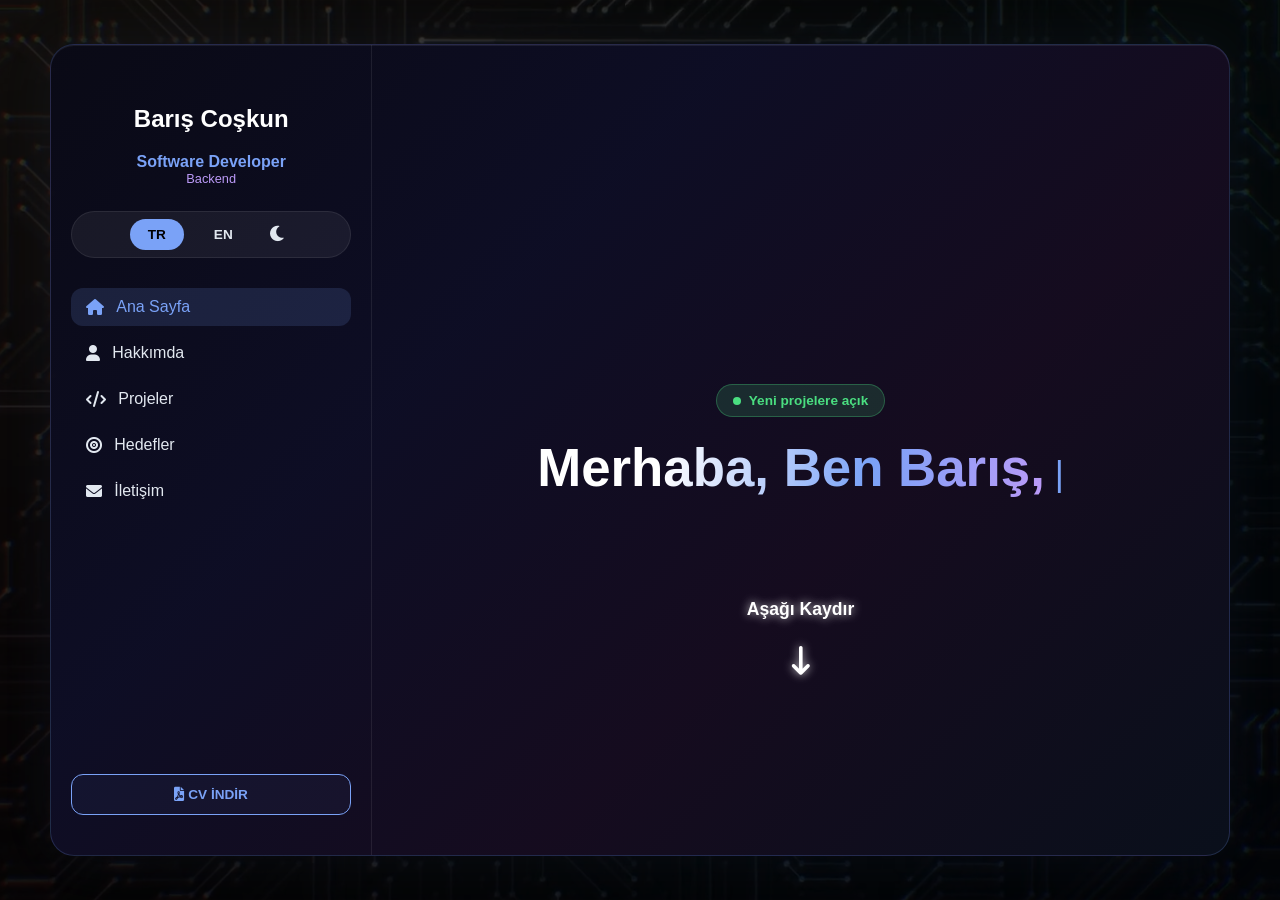
==== index.html @ 793bc461 "feat: aydınlık/karanlık tema geçişi ve localStorage desteği eklendi" ====
<!doctype html>
<html lang="tr">
  <head>
    <meta charset="UTF-8" />
    <meta name="viewport" content="width=device-width, initial-scale=1.0" />
    <title>Barış Coşkun | Software Developer</title>
    <link
      rel="icon"
      type="image/png"
      href="https://img.icons8.com/color/48/source-code.png"
    />
    <link rel="stylesheet" href="style.css" />
    <link
      rel="stylesheet"
      href="https://cdnjs.cloudflare.com/ajax/libs/font-awesome/6.0.0/css/all.min.css"
    />
  </head>
  <body>
    <video
      autoplay
      muted
      loop
      playsinline
      poster="assets/poster.jpg"
      id="bg-video"
    >
      <source src="assets/Background.mp4" type="video/mp4" />
    </video>

    <div class="main-container">
      <nav class="sidebar">
        <div class="profile-header">
          <h2>Barış Coşkun</h2>
          <span class="role-main">Software Developer</span>
          <span class="role-sub">Backend</span>
        </div>

        <div class="lang-switcher">
          <a href="index.html" class="lang-btn active">TR</a>
          <a href="en.html" class="lang-btn">EN</a>
          <button id="theme-toggle" class="theme-btn" title="Temayı Değiştir">
            <i class="fa-solid fa-moon"></i>
          </button>
        </div>

        <ul class="nav-links">
          <li>
            <a href="#hero" class="active"
              ><i class="fa-solid fa-house"></i> Ana Sayfa</a
            >
          </li>
          <li>
            <a href="#hakkimda"><i class="fa-solid fa-user"></i> Hakkımda</a>
          </li>
          <li>
            <a href="#projeler"><i class="fa-solid fa-code"></i> Projeler</a>
          </li>
          <li>
            <a href="#hedefler"
              ><i class="fa-solid fa-bullseye"></i> Hedefler</a
            >
          </li>
          <li>
            <a href="#iletisim"
              ><i class="fa-solid fa-envelope"></i> İletişim</a
            >
          </li>
        </ul>

        <div class="cv-section">
          <a href="assets/BARIŞ_COŞKUN_CV_TR.pdf" target="_blank" class="cv-btn"
            ><i class="fa-solid fa-file-pdf"></i> CV İNDİR</a
          >
        </div>
      </nav>

      <main class="content-area">
        <section id="hero" class="page-section center-flex">
          <div class="status-badge">
            <span class="dot"></span> Yeni projelere açık
          </div>
          <div class="typing-box">
            <h1 id="typing-text"></h1>
            <span class="cursor">|</span>
          </div>
          <a
            href="assets/BARIŞ_COŞKUN_CV_TR.pdf"
            target="_blank"
            class="cv-btn mobile-cv-btn"
            ><i class="fa-solid fa-file-pdf"></i> CV İNDİR</a
          >

          <a href="#hakkimda" class="scroll-indicator">
            <p>Aşağı Kaydır</p>
            <i class="fa-solid fa-arrow-down-long"></i>
          </a>
        </section>

        <section id="hakkimda" class="page-section">
          <h1 class="section-title">Hakkımda</h1>
          <div class="about-grid">
            <div class="about-main">
              <img
                src="assets/IMG.jpg"
                alt="Barış Coşkun"
                class="main-avatar"
              />
              <p>
                <strong>24 yaşında</strong> bir yazılım geliştiricisi olarak,
                kendimi her zaman geliştirmeye ve yeniliklere adapte olmaya
                programladım. Sadece kod yazmakla kalmıyor; verimli,
                sürdürülebilir ve çözüm odaklı sistemler inşa etme tutkusuyla
                hareket ediyorum.
              </p>
            </div>
            <div class="about-features">
              <div class="feature-item">
                <i class="fa-solid fa-bolt"></i>
                <div>
                  <h3>Öğrenme Azmi</h3>
                  <p>
                    Teknolojinin hızına yetişmek için her gün yeni bir şeyler
                    öğrenmeyi hayatımın merkezine koyuyorum.
                  </p>
                </div>
              </div>
              <div class="feature-item">
                <i class="fa-solid fa-gears"></i>
                <div>
                  <h3>Teknik Yaklaşım</h3>
                  <p>
                    .NET ekosisteminde uzmanlaşırken, Clean Code ve N-Tier
                    mimari prensiplerini her projeme titizlikle uyguluyorum.
                  </p>
                </div>
              </div>
              <div class="feature-item">
                <i class="fa-solid fa-brain"></i>
                <div>
                  <h3>Problem Çözme</h3>
                  <p>
                    Karmaşık backend problemlerini analiz edip en performanslı
                    çözümü üretmek en büyük motivasyon kaynağım.
                  </p>
                </div>
              </div>
            </div>
          </div>
        </section>

        <section id="projeler" class="page-section">
          <h1 class="section-title">Yetenekler & Projeler</h1>
          <p class="section-slogan">
            Kullandığım teknolojiler ve ürettiğim sistemler.
          </p>

          <div class="tech-grid">
            <div class="tech-badge">
              <i class="fa-brands fa-microsoft" style="color: #7aa2f7"></i
              ><span>C# / .NET</span><span class="tech-level high">İleri</span>
            </div>
            <div class="tech-badge">
              <i class="fa-solid fa-server" style="color: #bb9af7"></i
              ><span>ASP.NET Core</span
              ><span class="tech-level high">İleri</span>
            </div>
            <div class="tech-badge">
              <i class="fa-solid fa-database" style="color: #7aa2f7"></i
              ><span>SQL Server</span><span class="tech-level mid">Orta</span>
            </div>
            <div class="tech-badge">
              <i class="fa-solid fa-layer-group" style="color: #bb9af7"></i
              ><span>Entity Framework</span
              ><span class="tech-level mid">Orta</span>
            </div>
            <div class="tech-badge">
              <i class="fa-solid fa-key" style="color: #4ade80"></i
              ><span>JWT / Auth</span><span class="tech-level high">İleri</span>
            </div>
            <div class="tech-badge">
              <i class="fa-brands fa-github" style="color: #e2e8f0"></i
              ><span>Git / GitHub</span><span class="tech-level mid">Orta</span>
            </div>
            <div class="tech-badge">
              <i class="fa-solid fa-circle-nodes" style="color: #7aa2f7"></i
              ><span>REST API</span><span class="tech-level high">İleri</span>
            </div>
            <div class="tech-badge">
              <i class="fa-solid fa-vial" style="color: #ff9e64"></i
              ><span>Postman</span><span class="tech-level mid">Orta</span>
            </div>
            <div class="tech-badge">
              <i class="fa-brands fa-html5" style="color: #e06c75"></i
              ><span>HTML / CSS</span><span class="tech-level mid">Orta</span>
            </div>
            <div class="tech-badge">
              <i class="fa-brands fa-js" style="color: #e5c07b"></i
              ><span>JavaScript</span><span class="tech-level mid">Orta</span>
            </div>
          </div>

          <h2 class="projects-sub-title">
            <i class="fa-solid fa-code"></i> Projelerim
          </h2>
          <div class="projects-grid">
            <div class="p-card">
              <div class="p-header">
                <h3>RecipeShare</h3>
                <span class="p-tag">.NET 8</span>
              </div>
              <p>Web API tabanlı modern lezzet paylaşım platformu.</p>
              <button class="detail-btn" onclick="openModal('modal-recipe')">
                Detayları Gör
              </button>
            </div>
            <div class="p-card">
              <div class="p-header">
                <h3>FrejSnack</h3>
                <span class="p-tag">ASP.NET Core</span>
              </div>
              <p>Restoran yönetim sistemi ve akıllı raporlama modülü.</p>
              <button class="detail-btn" onclick="openModal('modal-frej')">
                Detayları Gör
              </button>
            </div>
          </div>
          <div class="section-footer">
            <a
              href="https://github.com/bariscoskunl"
              target="_blank"
              class="pill-btn"
              ><i class="fa-brands fa-github"></i> Tüm Projeleri Gör</a
            >
          </div>
        </section>

        <section id="hedefler" class="page-section">
          <h1 class="section-title">Gelecek Hedeflerim</h1>
          <div class="goals-grid">
            <div class="goal-card">
              <i class="fa-solid fa-code-merge"></i>
              <h3>Teknik Derinlik</h3>
              <p>
                .NET uzmanlığımı <b>React</b> ile birleştirerek Full-Stack
                yetkinliğimi en üst seviyeye taşımak.
              </p>
            </div>
            <div class="goal-card">
              <i class="fa-solid fa-server"></i>
              <h3>Mimari & DevOps</h3>
              <p>
                <b>Docker</b> ve <b>Azure</b> üzerinde uzmanlaşarak bulut
                tabanlı mikroservislere hakim olmak.
              </p>
            </div>
            <div class="goal-card">
              <i class="fa-solid fa-microchip"></i>
              <h3>Yapay Zeka (AI)</h3>
              <p>
                Geliştirme süreçlerime <b>AI araçlarını</b> entegre edip yapay
                zeka destekli çözümler üretmek.
              </p>
            </div>
            <div class="goal-card">
              <i class="fa-solid fa-pen-nib"></i>
              <h3>İçerik Üretimi</h3>
              <p>
                Yıl sonuna kadar Medium'da <b>10 teknik makale</b> yayınlamak ve
                GitHub'a <b>10 tam proje</b> eklemek.
              </p>
            </div>
          </div>
        </section>

        <section id="iletisim" class="page-section center-flex">
          <h1 class="section-title">Benimle İletişime Geçin</h1>
          <p class="contact-sub">
            Yeni projeler, iş fırsatları veya sadece teknoloji üzerine sohbet
            etmek için mesaj atabilirsiniz.
          </p>

          <div class="contact-primary">
            <a href="mailto:bariscoskun441@gmail.com" class="main-contact-btn">
              <i class="fa-solid fa-paper-plane"></i> Mail Gönder
            </a>
          </div>

          <div class="contact-socials">
            <p>Sosyal Medyada Takip Edin</p>
            <div class="social-links">
              <a
                href="https://www.linkedin.com/in/bariscoskun441/"
                target="_blank"
                title="LinkedIn"
                ><i class="fa-brands fa-linkedin"></i
              ></a>
              <a
                href="https://github.com/bariscoskunl"
                target="_blank"
                title="GitHub"
                ><i class="fa-brands fa-github"></i
              ></a>
              <a
                href="https://medium.com/@bariscoskun441"
                target="_blank"
                title="Medium"
                ><i class="fa-brands fa-medium"></i
              ></a>
            </div>
          </div>
          <p class="footer-email">bariscoskun441@gmail.com</p>
        </section>
      </main>
    </div>

    <div id="modal-recipe" class="modal">
      <div class="modal-content">
        <span class="close" onclick="closeModal('modal-recipe')">&times;</span>
        <h2>RecipeShare Detayları</h2>
        <p>
          <strong>Teknolojiler:</strong> .NET 8 Web API, Entity Framework Core,
          SQL Server, JWT, AJAX
        </p>
        <p>
          <strong>Özellikler:</strong> Sayfa yenilenmeden çalışan dinamik yorum
          sistemi, JWT tabanlı güvenli yetkilendirme ve N-Tier mimari yapısı.
        </p>
        <a
          href="https://github.com/bariscoskunl/RecipeShare"
          target="_blank"
          class="cv-btn"
          ><i class="fa-brands fa-github"></i> GitHub'da İncele</a
        >
      </div>
    </div>

    <div id="modal-frej" class="modal">
      <div class="modal-content">
        <span class="close" onclick="closeModal('modal-frej')">&times;</span>
        <h2>FrejSnack Detayları</h2>
        <p>
          <strong>Teknolojiler:</strong> ASP.NET Core 8.0, Repository Pattern,
          iTextSharp, EPPlus
        </p>
        <p>
          <strong>Özellikler:</strong> PDF ve Excel destekli raporlama modülü,
          session tabanlı akıllı sepet sistemi ve tam kontrollü yönetici paneli.
        </p>
        <a
          href="https://github.com/bariscoskunl/RestaurantApp"
          target="_blank"
          class="cv-btn"
          ><i class="fa-brands fa-github"></i> GitHub'da İncele</a
        >
      </div>
    </div>

    <script src="script.js"></script>
  </body>
</html>
---- style.css ----
:root {
    --bg-dark: rgba(10, 10, 15, 0.93);
    --accent: #7aa2f7;
    --accent-purple: #bb9af7;
    --accent-green: #4ade80;
    --text-bright: #ffffff;
    --text-dim: #e2e8f0;
    --glass: rgba(255, 255, 255, 0.06);

    --bg-main: #000000;
    --bg-container: linear-gradient(135deg, rgba(10, 10, 22, 0.96) 0%, rgba(14, 14, 38, 0.96) 35%, rgba(22, 12, 32, 0.96) 65%, rgba(10, 16, 28, 0.96) 100%);
    --border-color: rgba(255, 255, 255, 0.08);
    --modal-bg: linear-gradient(135deg, #13131f 0%, #1a1228 100%);
}
.light-theme {
    /* Aydınlık Tema Renkleri */
    --bg-dark: rgba(240, 244, 250, 0.93);
    --accent: #3b82f6; /* Açık temada daha net okunacak bir mavi */
    --accent-purple: #8b5cf6; 
    --accent-green: #10b981; 
    --text-bright: #1e293b; /* Beyaz yerine koyu lacivert/gri başlıklar */
    --text-dim: #475569; /* Açık gri yerine orta gri metinler */
    --glass: rgba(255, 255, 255, 0.6); /* Açık temada cam efekti */
    
    --bg-main: #e2e8f0;
    --bg-container: linear-gradient(135deg, rgba(255, 255, 255, 0.95) 0%, rgba(248, 250, 252, 0.95) 100%);
    --border-color: rgba(0, 0, 0, 0.1);
    --modal-bg: linear-gradient(135deg, #ffffff 0%, #f8fafc 100%);
}

/* Özel </> İmleci */
body, html {
    margin: 0; padding: 0; box-sizing: border-box; font-family: 'Segoe UI', sans-serif; scroll-behavior: smooth;
    cursor: url("data:image/svg+xml,%3Csvg xmlns='http://www.w3.org/2000/svg' width='48' height='48' viewBox='0 0 48 48'%3E%3Ccircle cx='6' cy='6' r='4' fill='%237aa2f7' stroke='white' stroke-width='1.5'/%3E%3Ctext x='14' y='22' font-size='16' fill='%237aa2f7' font-family='monospace' font-weight='bold'%3E%26lt;/ %26gt;%3C/text%3E%3C/svg%3E") 6 6, auto;
}

/* Yeşil Nokta + </> (Linkler üzerinde) */
a, button, .close, .cv-btn, .lang-btn, .detail-btn, .pill-btn, .main-contact-btn, .top-link-btn {
    cursor: url("data:image/svg+xml,%3Csvg xmlns='http://www.w3.org/2000/svg' width='48' height='48' viewBox='0 0 48 48'%3E%3Ccircle cx='6' cy='6' r='4' fill='%234ade80' stroke='white' stroke-width='1.5'/%3E%3Ctext x='14' y='22' font-size='16' fill='%234ade80' font-family='monospace' font-weight='bold'%3E%26lt;/ %26gt;%3C/text%3E%3C/svg%3E") 6 6, pointer !important;
}

#bg-video { position: fixed; top: 0; left: 0; width: 100%; height: 100%; z-index: -1; object-fit: cover; filter: brightness(0.35); }

body {
   min-height: 100vh;
    display: flex;
    align-items: center;
    justify-content: center;
    background-color: var(--bg-main); /* #000 yerine */
    overflow-x: hidden;
    transition: background-color 0.4s ease, color 0.4s ease;
}

.main-container {
    display: flex; width: 92%; max-width: 1300px; height: 90vh;
    background: var(--bg-container); /* Sabit gradient yerine */
    backdrop-filter: blur(25px); border-radius: 24px; border: 1px solid rgba(122, 162, 247, 0.2);
    box-shadow: 0 0 60px rgba(122, 162, 247, 0.06), inset 0 1px 0 rgba(255,255,255,0.07);
    transition: background 0.4s ease;
}

/* Sidebar */
.sidebar {
     width: 280px; padding: 40px 20px; border-right: 1px solid var(--border-color); display: flex; flex-direction: column; text-align: center; position: relative; z-index: 10;
     }
.profile-header h2 { color: var(--text-bright); font-size: 1.5rem; }
.role-main { display: block; color: var(--accent); font-weight: 600; margin-top: 5px; }
.role-sub { display: block; color: var(--accent-purple); font-size: 0.8rem; margin-bottom: 25px; }

.lang-switcher { 
    display: inline-flex; 
    justify-content: center; 
    background: var(--glass);
    padding: 7px; 
    border-radius: 30px; 
    margin-bottom: 30px; 
    border: 1px solid var(--border-color);
    position: relative; 
    z-index: 9999;
    gap: 12px; 
}
.lang-btn { 
    text-decoration: none; 
    color: var(--text-dim); 
    font-size: 0.85rem; 
    font-weight: bold; 
    padding: 8px 18px; 
    border-radius: 20px; 
    transition: 0.3s; 
}
.lang-btn.active { color: #000; background: var(--accent); }
.theme-btn {
    background: none; border: none; color: var(--text-dim); 
    cursor: pointer; font-size: 1.1rem; transition: 0.3s;
}
.theme-btn:hover { color: var(--accent); transform: scale(1.1); }

.nav-links { list-style: none; flex-grow: 1; text-align: left; padding: 0; margin: 0; }
.nav-links li { margin-bottom: 8px; }
.nav-links a { color: var(--text-dim); text-decoration: none; display: flex; align-items: center; gap: 12px; padding: 10px 15px; border-radius: 12px; transition: 0.3s; font-weight: 500; }
.nav-links a:hover, .nav-links a.active { background: rgba(122, 162, 247, 0.15); color: var(--accent); }

.cv-btn { display: block; text-align: center; text-decoration: none; padding: 12px; border: 1px solid var(--accent); border-radius: 12px; color: var(--accent); font-weight: bold; transition: 0.3s; font-size: 0.85rem; background: rgba(122, 162, 247, 0.05); }
.cv-btn:hover { background: var(--accent); color: #000; }
.mobile-cv-btn { display: none; } /* Masaüstünde görünmez */

/* Özel ve İnce Scrollbar */
.content-area { flex: 1; overflow-y: auto; padding: 0 50px; scroll-behavior: smooth; }
.content-area::-webkit-scrollbar { width: 6px; }
.content-area::-webkit-scrollbar-track { background: rgba(255,255,255,0.02); border-radius: 10px; }
.content-area::-webkit-scrollbar-thumb { background: rgba(122, 162, 247, 0.3); border-radius: 10px; }
.content-area::-webkit-scrollbar-thumb:hover { background: rgba(122, 162, 247, 0.6); }

.page-section { min-height: 100%; padding: 80px 0; display: flex; flex-direction: column; justify-content: center; border-bottom: 1px solid var(--border-color); }
.center-flex { align-items: center; text-align: center; }

/* Gradient Başlıklar */
.section-title { font-size: 2.2rem; margin-bottom: 10px; position: relative; background: linear-gradient(90deg, var(--text-bright) 55%, var(--accent) 100%); -webkit-background-clip: text; -webkit-text-fill-color: transparent; background-clip: text; }
.section-title::before { content: ''; display: block; width: 36px; height: 3px; background: linear-gradient(90deg, var(--accent), var(--accent-purple)); border-radius: 2px; margin-bottom: 12px; }

.section-slogan { font-size: 1.05rem; color: var(--accent-purple); margin-bottom: 40px; font-weight: 500; letter-spacing: 0.5px; }

/* Hero */
.status-badge { background: rgba(74, 222, 128, 0.15); color: var(--accent-green); padding: 8px 16px; border-radius: 20px; font-size: 0.85rem; font-weight: bold; display: inline-flex; align-items: center; gap: 8px; margin-bottom: 20px; border: 1px solid rgba(74, 222, 128, 0.3); }
.status-badge .dot { width: 8px; height: 8px; background: var(--accent-green); border-radius: 50%; animation: pulse 2s infinite; }
@keyframes pulse { 0% { opacity: 1; } 50% { opacity: 0.3; } 100% { opacity: 1; } }

/* Daktilo Metni */
.typing-box { font-size: 2.2rem; font-weight: bold; margin-bottom: 20px; min-height: 4rem;}
.typing-box h1 { 
    background: linear-gradient(100deg, var(--text-bright) 25%, var(--accent) 65%, var(--accent-purple) 100%); 
    -webkit-background-clip: text; -webkit-text-fill-color: transparent; background-clip: text; display: inline; 
}
.cursor { color: var(--accent); font-weight: 300; animation: blink 1s step-end infinite; }
@keyframes blink { 0%, 100% { opacity: 1; } 50% { opacity: 0; } }

/* Üst Üste Binmeyi Önleyen Scroll İndikatörü */
.scroll-indicator { margin-top: 60px; color: #ffffff; font-size: 1.1rem; font-weight: bold; display: flex; flex-direction: column; align-items: center; gap: 10px; animation: bounce 2s infinite; text-shadow: 0 0 10px rgba(255,255,255,0.8);text-decoration: none !important; }
.scroll-indicator i { font-size: 1.8rem; color: #ffffff; }
@keyframes bounce { 0%, 20%, 50%, 80%, 100% { transform: translateY(0); } 40% { transform: translateY(-10px); } 60% { transform: translateY(-5px); } }

/* Hakkımda */
.about-grid { display: grid; grid-template-columns: 1fr 1.5fr; gap: 40px; align-items: center; margin-top: 30px; }
.main-avatar { width: 180px; height: 180px; border-radius: 30px; object-fit: cover; margin-bottom: 20px; border: 2px solid var(--accent); box-shadow: 0 0 28px rgba(122, 162, 247, 0.4); transition: 0.4s; }
.main-avatar:hover { box-shadow: 0 0 45px rgba(122, 162, 247, 0.6); }

.about-main p { color: var(--text-dim); font-size: 1.05rem; line-height: 1.8; }
.about-main strong { color: var(--accent); font-size: 1.15rem; }

.feature-item { display: flex; gap: 20px; margin-bottom: 20px; background: var(--glass); padding: 20px; border-radius: 15px; border: 1px solid var(--border-color); }
.feature-item i { font-size: 1.5rem; color: var(--accent); margin-top: 5px; }
.feature-item h3 { font-size: 1.1rem; color: var(--text-bright); margin-bottom: 5px; }
.feature-item p { color: var(--text-dim); font-size: 0.95rem; line-height: 1.6; }

/* Teknoloji Badge leri */
.tech-grid { display: flex; flex-wrap: wrap; gap: 12px; margin-bottom: 50px; }
.tech-badge { display: flex; align-items: center; gap: 10px; background: var(--glass); border: 1px solid rgba(122, 162, 247, 0.18); border-radius: 14px; padding: 10px 18px; transition: 0.3s; }
.tech-badge:hover { border-color: var(--accent); background: rgba(122, 162, 247, 0.1); transform: translateY(-3px); }
.tech-badge i { font-size: 1.3rem; }
.tech-badge span { color: var(--text-bright); font-size: 0.9rem; font-weight: 600; }
.tech-badge .tech-level { font-size: 0.72rem; font-weight: bold; padding: 2px 8px; border-radius: 20px; background: rgba(122, 162, 247, 0.15); color: var(--accent); margin-left: 4px; }
.tech-badge .tech-level.mid { background: rgba(187, 154, 247, 0.15); color: var(--accent-purple); }
.tech-badge .tech-level.high { background: rgba(74, 222, 128, 0.15); color: var(--accent-green); }

.projects-sub-title { font-size: 1.3rem; color: var(--text-bright); font-weight: 600; margin-bottom: 20px; margin-top: 40px; display: flex; align-items: center; gap: 10px; }
.projects-sub-title i { color: var(--accent); font-size: 1.1rem; }

/* Projeler */
.projects-grid { display: grid; grid-template-columns: repeat(auto-fit, minmax(300px, 1fr)); gap: 20px; width: 100%; }
.p-card { background: var(--glass); padding: 30px; border-radius: 20px; border: 1px solid var(--border-color); transition: 0.3s; }
.p-card:hover { border-color: var(--accent); transform: translateY(-5px); background: rgba(122, 162, 247, 0.05); }
.p-header { display: flex; justify-content: space-between; margin-bottom: 15px; align-items: center; }
.p-header h3 { color: var(--text-bright); }
.p-tag { font-size: 0.75rem; color: var(--accent); background: rgba(122, 162, 247, 0.15); padding: 4px 10px; border-radius: 6px; font-weight: bold; }
.p-card p { color: var(--text-dim); font-size: 0.95rem; line-height: 1.6; margin-bottom: 15px; }
.detail-btn { background: transparent; border: 1px solid var(--accent); color: var(--accent); padding: 8px 15px; border-radius: 8px; font-weight: bold; transition: 0.3s; width: 100%; margin-top: 10px; }
.detail-btn:hover { background: var(--accent); color: #000; }
.section-footer { margin-top: 40px; text-align: center; }
.pill-btn { display: inline-flex; align-items: center; gap: 8px; text-decoration: none; padding: 10px 22px; border-radius: 30px; border: 1px solid rgba(122,162,247,0.4); color: var(--accent); font-weight: 600; font-size: 0.95rem; transition: 0.3s; }
.pill-btn:hover { background: rgba(122,162,247,0.1); border-color: var(--accent); }

/* Hedefler (2x2) */
.goals-grid { display: grid; grid-template-columns: repeat(2, 1fr); gap: 20px; margin-top: 30px; }
.goal-card { background: var(--glass); padding: 30px; border-radius: 20px; text-align: center; border: 1px solid var(--border-color); transition: 0.3s; }
.goal-card:hover { border-color: var(--accent); transform: translateY(-3px); }
.goal-card i { font-size: 2.5rem; color: var(--accent); margin-bottom: 20px; }
.goal-card h3 { color: var(--text-bright); margin-bottom: 10px; font-size: 1.1rem; }
.goal-card p { color: var(--text-dim); font-size: 0.95rem; line-height: 1.5; }
.goal-card b { color: var(--accent); }

/* İletişim */
.contact-sub { color: var(--text-dim); margin-bottom: 30px; font-size: 1.1rem; }
.main-contact-btn { display: inline-flex; align-items: center; gap: 10px; background: linear-gradient(135deg, var(--accent) 0%, var(--accent-purple) 100%); color: #000; padding: 15px 40px; border-radius: 40px; text-decoration: none; font-weight: bold; font-size: 1.1rem; transition: 0.3s; }
.main-contact-btn:hover { transform: scale(1.05); box-shadow: 0 0 25px rgba(122, 162, 247, 0.45); }

.contact-socials { margin-top: 60px; }
.contact-socials p { color: var(--text-bright); font-weight: bold; margin-bottom: 15px; font-size: 1.1rem; }
.social-links { display: flex; gap: 25px; justify-content: center; }
.social-links a { display: flex; justify-content: center; align-items: center; width: 50px; height: 50px; background: var(--glass); border-radius: 50%; border: 1px solid var(--border-color); text-decoration: none; transition: 0.3s; }
.social-links i { font-size: 1.5rem; color: var(--text-bright); transition: 0.3s; }
.social-links a:hover { border-color: var(--accent); background: rgba(122, 162, 247, 0.1); transform: translateY(-5px); }
.social-links a:hover i { color: var(--accent); }
.footer-email { margin-top: 40px; font-size: 0.95rem; color: var(--text-dim); opacity: 0.7; }

/* Modallar */
.modal { display: none; position: fixed; z-index: 1000; left: 0; top: 0; width: 100%; height: 100%; background: rgba(0,0,0,0.8); backdrop-filter: blur(5px); justify-content: center; align-items: center; }
.modal-content { background: var(--modal-bg); padding: 40px; border-radius: 24px; width: 90%; max-width: 600px; color: var(--text-bright); position: relative; border: 1px solid var(--accent); box-shadow: 0 10px 40px rgba(0,0,0,0.5); }
.close { position: absolute; right: 25px; top: 15px; font-size: 2rem; cursor: pointer; color: var(--text-dim); transition: 0.3s; }
.close:hover { color: #ff4d4d; }
.modal-content h2 { color: var(--accent); margin-bottom: 15px; border-bottom: 1px solid rgba(255,255,255,0.1); padding-bottom: 10px; }
.modal-content p { margin: 15px 0; color: var(--text-dim); line-height: 1.6; font-size: 1.05rem; }
.modal-content strong { color: var(--text-bright); }
.modal-content .cv-btn { margin-top: 25px; display: inline-flex; justify-content: center; align-items: center; gap: 8px; width: auto; padding: 10px 25px; }

/* 📱 MOBİL GÖRÜNÜM (SORUNSUZ YAPI) 📱 */
@media (max-width: 768px) {
    /* 1. Ana Konteyner: Kayma sorunlarını engellemek için genişliği %100 yapıp taşmaları gizliyoruz */
    .main-container {
        flex-direction: column;
        height: 100dvh;
        width: 100%;
        max-width: 100%;
        border-radius: 0;
        border: none;
        overflow-x: hidden; 
    }

    /* 2. Sidebar -> Üst Header'a Dönüşüm: Boşluk sorununu burada çözüyoruz */
    .sidebar { 
        width: 100%; 
        padding: 15px 20px; 
        border-right: none; 
        border-bottom: 1px solid var(--border-color); 
        display: grid;
        grid-template-areas: 
            "profile lang"
            "nav nav";
        grid-template-columns: 1fr auto;
        gap: 12px;
        text-align: left;
        box-sizing: border-box; /* Padding'in genişliği bozmasını engeller */
    }

    .profile-header { grid-area: profile; }
    .profile-header h2 { font-size: 1.2rem; margin: 0; }
    .role-main { font-size: 0.8rem; margin-top: 2px; }
    .role-sub { display: none; } 

    /* 3. Dil Seçici: Sağ üst köşeye sabitleme */
    .lang-switcher { 
        grid-area: lang; 
        margin: 0; 
        padding: 5px;
        align-self: center;
    }

    .lang-btn {
        font-size: 0.75rem;
        padding: 5px 12px;
    }

    /* 4. Navigasyon: Yatayda kaydırılabilir, şık bir menü */
    .nav-links { 
        grid-area: nav; 
        display: flex; 
        overflow-x: auto; 
        gap: 8px; 
        padding: 5px 0; 
        margin: 0;
        scrollbar-width: none; 
    }
    
    .nav-links::-webkit-scrollbar { display: none; } 

    .nav-links li { margin: 0; }
    .nav-links a { 
        white-space: nowrap; 
        font-size: 0.8rem; 
        padding: 8px 12px; 
        background: rgba(122, 162, 247, 0.05);
    }

    .cv-section { display: none; } 

    /* 5. İçerik Alanı: Padding ayarları */
    .content-area { 
        padding: 0 15px; 
        width: 100%;
        box-sizing: border-box;
    }

    /* 6. Hero & Metin: Ekranın taşmasını önlemek için font küçültme */
    .typing-box { 
        font-size: 1.5rem; 
        min-height: 3.5rem; 
        margin-bottom: 10px; 
    }

    .mobile-cv-btn { 
        display: inline-flex; 
        margin-top: 20px; 
        width: 100%; 
        justify-content: center;
    }

    /* 7. Izgara Yapıları: Tek sütuna düşürme */
    .about-grid, .goals-grid, .tech-grid { 
        grid-template-columns: 1fr; 
        gap: 20px; 
    }
    
    .main-avatar { width: 140px; height: 140px; }
    
    .goal-card i { font-size: 2rem; }
}
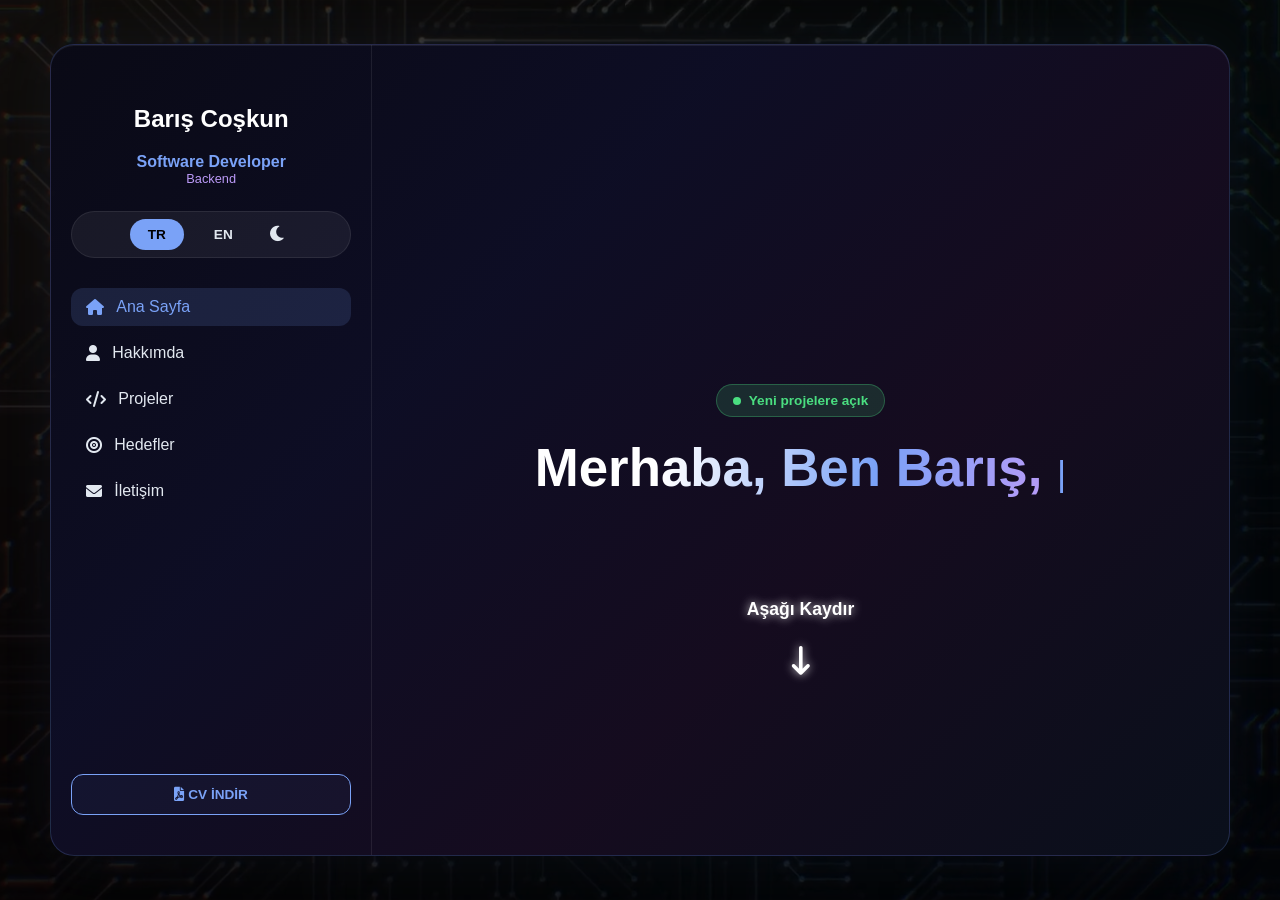
==== commit a2d629cf: "chore: ziyaretçi takibi için google analytics kodu eklendi" ====
--- a/index.html
+++ b/index.html
@@ -1,6 +1,19 @@
 <!doctype html>
 <html lang="tr">
   <head>
+    <script
+      async
+      src="https://www.googletagmanager.com/gtag/js?id=G-8DLHVGF282"
+    ></script>
+    <script>
+      window.dataLayer = window.dataLayer || [];
+      function gtag() {
+        dataLayer.push(arguments);
+      }
+      gtag("js", new Date());
+
+      gtag("config", "G-8DLHVGF282");
+    </script>
     <meta charset="UTF-8" />
     <meta name="viewport" content="width=device-width, initial-scale=1.0" />
     <title>Barış Coşkun | Software Developer</title>
--- a/style.css
+++ b/style.css
@@ -137,6 +137,12 @@
 /* Üst Üste Binmeyi Önleyen Scroll İndikatörü */
 .scroll-indicator { margin-top: 60px; color: #ffffff; font-size: 1.1rem; font-weight: bold; display: flex; flex-direction: column; align-items: center; gap: 10px; animation: bounce 2s infinite; text-shadow: 0 0 10px rgba(255,255,255,0.8);text-decoration: none !important; }
 .scroll-indicator i { font-size: 1.8rem; color: #ffffff; }
+/* Aydınlık Temada "Aşağı Kaydır" Yazı ve Ok Rengi */
+.light-theme .scroll-indicator,
+.light-theme .scroll-indicator i {
+    color: var(--text-bright) !important;
+    text-shadow: none;
+}
 @keyframes bounce { 0%, 20%, 50%, 80%, 100% { transform: translateY(0); } 40% { transform: translateY(-10px); } 60% { transform: translateY(-5px); } }
 
 /* Hakkımda */
@@ -212,9 +218,9 @@
 .modal-content strong { color: var(--text-bright); }
 .modal-content .cv-btn { margin-top: 25px; display: inline-flex; justify-content: center; align-items: center; gap: 8px; width: auto; padding: 10px 25px; }
 
-/* 📱 MOBİL GÖRÜNÜM (SORUNSUZ YAPI) 📱 */
+/* 📱 MOBİL GÖRÜNÜM 📱 */
 @media (max-width: 768px) {
-    /* 1. Ana Konteyner: Kayma sorunlarını engellemek için genişliği %100 yapıp taşmaları gizliyoruz */
+    /* 1. Ana Konteyner */
     .main-container {
         flex-direction: column;
         height: 100dvh;
@@ -225,7 +231,7 @@
         overflow-x: hidden; 
     }
 
-    /* 2. Sidebar -> Üst Header'a Dönüşüm: Boşluk sorununu burada çözüyoruz */
+    /* 2. Sidebar  */
     .sidebar { 
         width: 100%; 
         padding: 15px 20px; 
@@ -238,7 +244,7 @@
         grid-template-columns: 1fr auto;
         gap: 12px;
         text-align: left;
-        box-sizing: border-box; /* Padding'in genişliği bozmasını engeller */
+        box-sizing: border-box; 
     }
 
     .profile-header { grid-area: profile; }
@@ -246,7 +252,7 @@
     .role-main { font-size: 0.8rem; margin-top: 2px; }
     .role-sub { display: none; } 
 
-    /* 3. Dil Seçici: Sağ üst köşeye sabitleme */
+    /* 3. Dil Seçici*/
     .lang-switcher { 
         grid-area: lang; 
         margin: 0; 
@@ -259,7 +265,7 @@
         padding: 5px 12px;
     }
 
-    /* 4. Navigasyon: Yatayda kaydırılabilir, şık bir menü */
+    /* 4. Navigasyon */
     .nav-links { 
         grid-area: nav; 
         display: flex; 
@@ -282,14 +288,14 @@
 
     .cv-section { display: none; } 
 
-    /* 5. İçerik Alanı: Padding ayarları */
+    /* 5. İçerik Alanı */
     .content-area { 
         padding: 0 15px; 
         width: 100%;
         box-sizing: border-box;
     }
 
-    /* 6. Hero & Metin: Ekranın taşmasını önlemek için font küçültme */
+    /* 6. Hero & Metin */
     .typing-box { 
         font-size: 1.5rem; 
         min-height: 3.5rem; 
@@ -303,7 +309,7 @@
         justify-content: center;
     }
 
-    /* 7. Izgara Yapıları: Tek sütuna düşürme */
+    /* 7. Izgara Yapıları */
     .about-grid, .goals-grid, .tech-grid { 
         grid-template-columns: 1fr; 
         gap: 20px; 
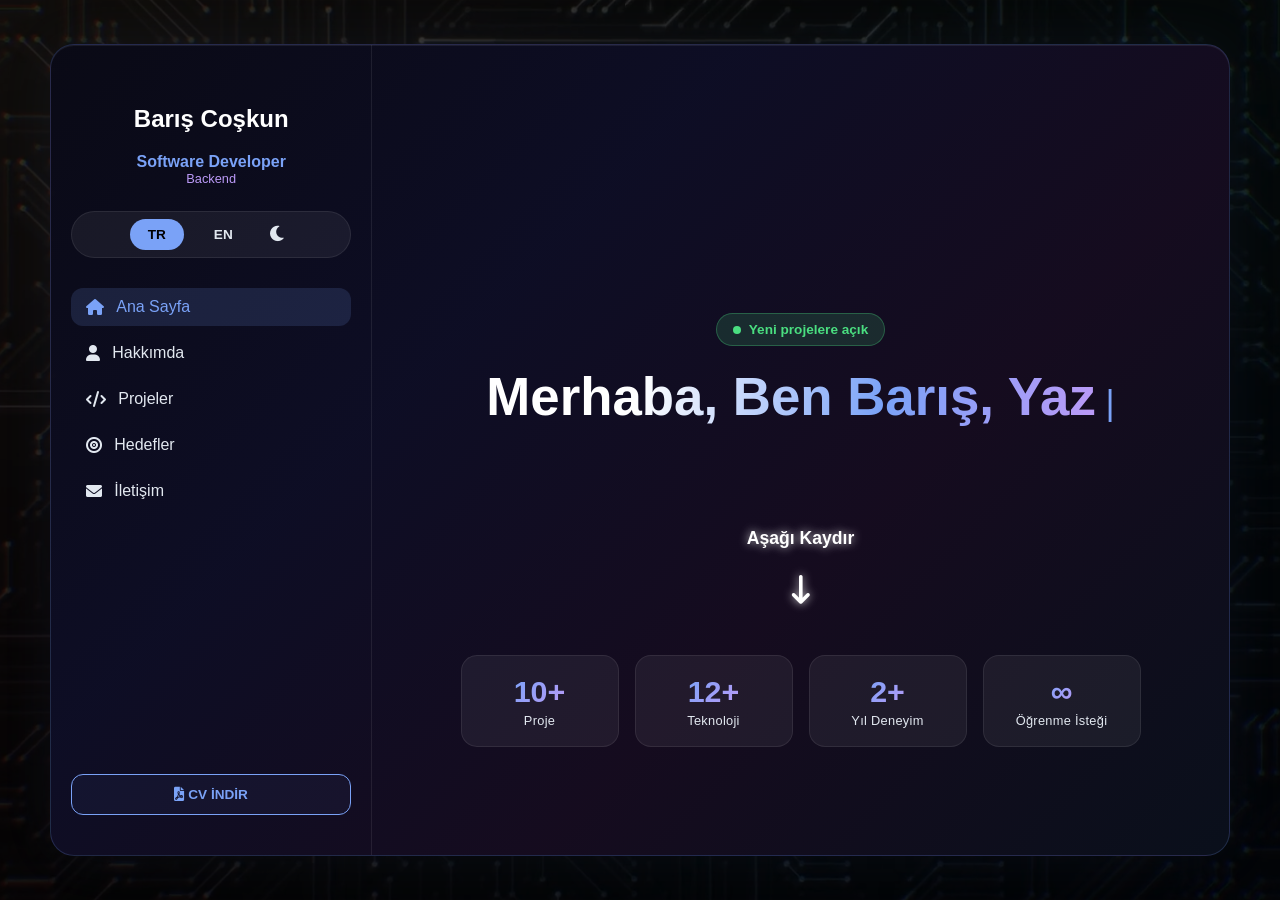
==== commit d4398202: "feat: hero bölümüne istatistik satırı ekleme (projeler, teknoloji, deneyim)" ====
--- a/index.html
+++ b/index.html
@@ -107,6 +107,25 @@
             <p>Aşağı Kaydır</p>
             <i class="fa-solid fa-arrow-down-long"></i>
           </a>
+          <!-- STATS -->
+          <div class="stats-row">
+            <div class="stat-item">
+              <span class="stat-num">10+</span>
+              <span class="stat-label">Proje</span>
+            </div>
+            <div class="stat-item">
+              <span class="stat-num">12+</span>
+              <span class="stat-label">Teknoloji</span>
+            </div>
+            <div class="stat-item">
+              <span class="stat-num">2+</span>
+              <span class="stat-label">Yıl Deneyim</span>
+            </div>
+            <div class="stat-item">
+              <span class="stat-num">∞</span>
+              <span class="stat-label">Öğrenme İsteği</span>
+            </div>
+          </div>
         </section>
 
         <section id="hakkimda" class="page-section">
--- a/style.css
+++ b/style.css
@@ -319,3 +319,60 @@
     
     .goal-card i { font-size: 2rem; }
 }
+/* Stats Row */
+.stats-row {
+    display: flex;
+    gap: 16px;
+    flex-wrap: wrap;
+    justify-content: center;
+    margin-top: 50px;
+}
+
+.stat-item {
+    display: flex;
+    flex-direction: column;
+    align-items: center;
+    gap: 4px;
+    background: var(--glass);
+    border: 1px solid var(--border-color);
+    border-radius: 16px;
+    padding: 18px 28px;
+    min-width: 100px;
+    transition: 0.3s;
+}
+
+.stat-item:hover {
+    border-color: var(--accent);
+    transform: translateY(-3px);
+    background: rgba(122, 162, 247, 0.08);
+}
+
+.stat-num {
+    font-size: 1.9rem;
+    font-weight: 700;
+    background: linear-gradient(135deg, var(--accent), var(--accent-purple));
+    -webkit-background-clip: text;
+    -webkit-text-fill-color: transparent;
+    background-clip: text;
+}
+
+.stat-label {
+    font-size: 0.8rem;
+    color: var(--text-dim);
+    font-weight: 500;
+    letter-spacing: 0.3px;
+}
+
+/* Mobil */
+@media (max-width: 768px) {
+    .stats-row {
+        gap: 10px;
+        margin-top: 30px;
+    }
+    .stat-item {
+        padding: 14px 18px;
+        min-width: 80px;
+    }
+    .stat-num { font-size: 1.5rem; }
+    .stat-label { font-size: 0.75rem; }
+}
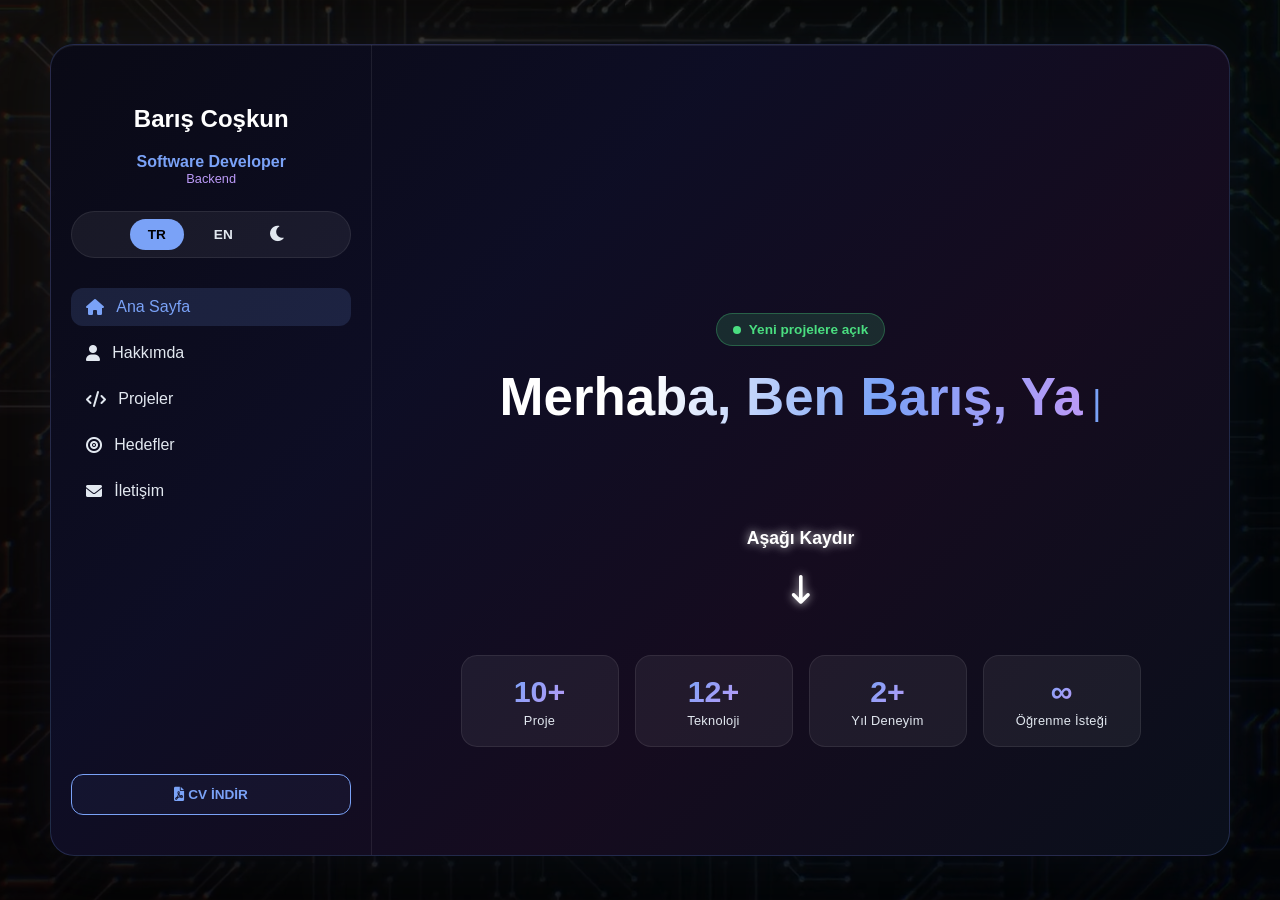
==== commit dbb792a7: "Portfolio teknolojileri güncellendi ve React eklendi" ====
--- a/index.html
+++ b/index.html
@@ -188,46 +188,69 @@
 
           <div class="tech-grid">
             <div class="tech-badge">
-              <i class="fa-brands fa-microsoft" style="color: #7aa2f7"></i
-              ><span>C# / .NET</span><span class="tech-level high">İleri</span>
-            </div>
-            <div class="tech-badge">
-              <i class="fa-solid fa-server" style="color: #bb9af7"></i
-              ><span>ASP.NET Core</span
-              ><span class="tech-level high">İleri</span>
-            </div>
-            <div class="tech-badge">
-              <i class="fa-solid fa-database" style="color: #7aa2f7"></i
-              ><span>SQL Server</span><span class="tech-level mid">Orta</span>
-            </div>
-            <div class="tech-badge">
-              <i class="fa-solid fa-layer-group" style="color: #bb9af7"></i
-              ><span>Entity Framework</span
-              ><span class="tech-level mid">Orta</span>
-            </div>
-            <div class="tech-badge">
-              <i class="fa-solid fa-key" style="color: #4ade80"></i
-              ><span>JWT / Auth</span><span class="tech-level high">İleri</span>
-            </div>
-            <div class="tech-badge">
-              <i class="fa-brands fa-github" style="color: #e2e8f0"></i
-              ><span>Git / GitHub</span><span class="tech-level mid">Orta</span>
-            </div>
-            <div class="tech-badge">
-              <i class="fa-solid fa-circle-nodes" style="color: #7aa2f7"></i
-              ><span>REST API</span><span class="tech-level high">İleri</span>
-            </div>
-            <div class="tech-badge">
-              <i class="fa-solid fa-vial" style="color: #ff9e64"></i
-              ><span>Postman</span><span class="tech-level mid">Orta</span>
-            </div>
-            <div class="tech-badge">
-              <i class="fa-brands fa-html5" style="color: #e06c75"></i
-              ><span>HTML / CSS</span><span class="tech-level mid">Orta</span>
-            </div>
-            <div class="tech-badge">
-              <i class="fa-brands fa-js" style="color: #e5c07b"></i
-              ><span>JavaScript</span><span class="tech-level mid">Orta</span>
+              <i class="fa-brands fa-microsoft" style="color: #7aa2f7"></i>
+              <span>C# / .NET</span>
+              <span class="tech-level high">İleri</span>
+            </div>
+
+            <div class="tech-badge">
+              <i class="fa-solid fa-server" style="color: #bb9af7"></i>
+              <span>ASP.NET Core</span>
+              <span class="tech-level high">İleri</span>
+            </div>
+
+            <div class="tech-badge">
+              <i class="fa-solid fa-circle-nodes" style="color: #7aa2f7"></i>
+              <span>REST API</span>
+              <span class="tech-level high">İleri</span>
+            </div>
+
+            <div class="tech-badge">
+              <i class="fa-solid fa-key" style="color: #4ade80"></i>
+              <span>JWT / Auth</span>
+              <span class="tech-level high">İleri</span>
+            </div>
+
+            <div class="tech-badge">
+              <i class="fa-solid fa-database" style="color: #7aa2f7"></i>
+              <span>SQL Server</span>
+              <span class="tech-level mid">Orta</span>
+            </div>
+
+            <div class="tech-badge">
+              <i class="fa-solid fa-layer-group" style="color: #bb9af7"></i>
+              <span>Entity Framework</span>
+              <span class="tech-level mid">Orta</span>
+            </div>
+
+            <div class="tech-badge">
+              <i class="fa-brands fa-github" style="color: #e2e8f0"></i>
+              <span>Git / GitHub</span>
+              <span class="tech-level mid">Orta</span>
+            </div>
+
+            <div class="tech-badge">
+              <i class="fa-solid fa-vial" style="color: #ff9e64"></i>
+              <span>Postman</span>
+              <span class="tech-level mid">Orta</span>
+            </div>
+
+            <div class="tech-badge">
+              <i class="fa-brands fa-html5" style="color: #e06c75"></i>
+              <span>HTML / CSS</span>
+              <span class="tech-level mid">Orta</span>
+            </div>
+
+            <div class="tech-badge">
+              <i class="fa-brands fa-js" style="color: #e5c07b"></i>
+              <span>JavaScript</span>
+              <span class="tech-level mid">Orta</span>
+            </div>
+
+            <div class="tech-badge">
+              <i class="fa-brands fa-react" style="color: #61dafb"></i>
+              <span>React</span>
+              <span class="tech-level low">Başlangıç</span>
             </div>
           </div>
 
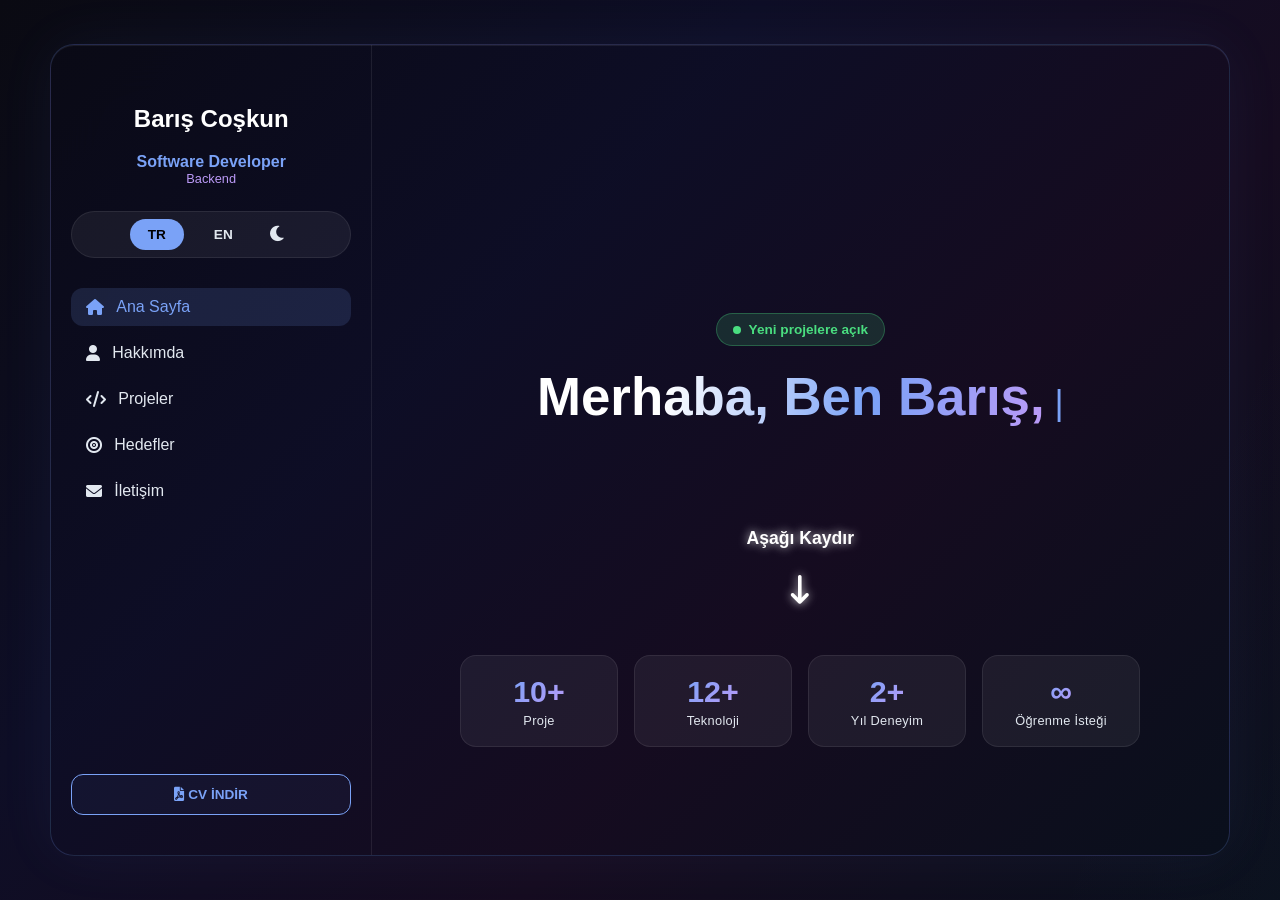
==== commit 960d813f: "docs: update README with dynamic JSON architecture and performance refactoring" ====
--- a/index.html
+++ b/index.html
@@ -257,28 +257,7 @@
           <h2 class="projects-sub-title">
             <i class="fa-solid fa-code"></i> Projelerim
           </h2>
-          <div class="projects-grid">
-            <div class="p-card">
-              <div class="p-header">
-                <h3>RecipeShare</h3>
-                <span class="p-tag">.NET 8</span>
-              </div>
-              <p>Web API tabanlı modern lezzet paylaşım platformu.</p>
-              <button class="detail-btn" onclick="openModal('modal-recipe')">
-                Detayları Gör
-              </button>
-            </div>
-            <div class="p-card">
-              <div class="p-header">
-                <h3>FrejSnack</h3>
-                <span class="p-tag">ASP.NET Core</span>
-              </div>
-              <p>Restoran yönetim sistemi ve akıllı raporlama modülü.</p>
-              <button class="detail-btn" onclick="openModal('modal-frej')">
-                Detayları Gör
-              </button>
-            </div>
-          </div>
+          <div class="projects-grid" id="projects-grid-tr"></div>
           <div class="section-footer">
             <a
               href="https://github.com/bariscoskunl"
@@ -368,47 +347,7 @@
       </main>
     </div>
 
-    <div id="modal-recipe" class="modal">
-      <div class="modal-content">
-        <span class="close" onclick="closeModal('modal-recipe')">&times;</span>
-        <h2>RecipeShare Detayları</h2>
-        <p>
-          <strong>Teknolojiler:</strong> .NET 8 Web API, Entity Framework Core,
-          SQL Server, JWT, AJAX
-        </p>
-        <p>
-          <strong>Özellikler:</strong> Sayfa yenilenmeden çalışan dinamik yorum
-          sistemi, JWT tabanlı güvenli yetkilendirme ve N-Tier mimari yapısı.
-        </p>
-        <a
-          href="https://github.com/bariscoskunl/RecipeShare"
-          target="_blank"
-          class="cv-btn"
-          ><i class="fa-brands fa-github"></i> GitHub'da İncele</a
-        >
-      </div>
-    </div>
-
-    <div id="modal-frej" class="modal">
-      <div class="modal-content">
-        <span class="close" onclick="closeModal('modal-frej')">&times;</span>
-        <h2>FrejSnack Detayları</h2>
-        <p>
-          <strong>Teknolojiler:</strong> ASP.NET Core 8.0, Repository Pattern,
-          iTextSharp, EPPlus
-        </p>
-        <p>
-          <strong>Özellikler:</strong> PDF ve Excel destekli raporlama modülü,
-          session tabanlı akıllı sepet sistemi ve tam kontrollü yönetici paneli.
-        </p>
-        <a
-          href="https://github.com/bariscoskunl/RestaurantApp"
-          target="_blank"
-          class="cv-btn"
-          ><i class="fa-brands fa-github"></i> GitHub'da İncele</a
-        >
-      </div>
-    </div>
+    <div id="modals-container"></div>
 
     <script src="script.js"></script>
   </body>
--- a/style.css
+++ b/style.css
@@ -39,33 +39,82 @@
     cursor: url("data:image/svg+xml,%3Csvg xmlns='http://www.w3.org/2000/svg' width='48' height='48' viewBox='0 0 48 48'%3E%3Ccircle cx='6' cy='6' r='4' fill='%234ade80' stroke='white' stroke-width='1.5'/%3E%3Ctext x='14' y='22' font-size='16' fill='%234ade80' font-family='monospace' font-weight='bold'%3E%26lt;/ %26gt;%3C/text%3E%3C/svg%3E") 6 6, pointer !important;
 }
 
-#bg-video { position: fixed; top: 0; left: 0; width: 100%; height: 100%; z-index: -1; object-fit: cover; filter: brightness(0.35); }
-
+/* ===== VIDEO SKELETON & FADE-IN ===== */
+body::before {
+    content: '';
+    position: fixed;
+    top: 0; left: 0; width: 100%; height: 100%;
+    z-index: -2;
+    background: linear-gradient(135deg, #0a0a12 0%, #0e0e26 35%, #160c20 65%, #0a101c 100%);
+}
+
+/* Animated skeleton shimmer while video loads */
+body::after {
+    content: '';
+    position: fixed;
+    top: 0; left: 0; width: 100%; height: 100%;
+    z-index: -1;
+    background: linear-gradient(
+        110deg,
+        transparent 25%,
+        rgba(122, 162, 247, 0.04) 37%,
+        rgba(187, 154, 247, 0.06) 50%,
+        rgba(122, 162, 247, 0.04) 63%,
+        transparent 75%
+    );
+    background-size: 400% 100%;
+    animation: skeleton-shimmer 2.8s ease-in-out infinite;
+    pointer-events: none;
+    transition: opacity 1s ease;
+}
+
+body.video-ready::after {
+    opacity: 0;
+}
+
+@keyframes skeleton-shimmer {
+    0% { background-position: 200% 0; }
+    100% { background-position: -200% 0; }
+}
+
+#bg-video {
+    position: fixed; top: 0; left: 0; width: 100%; height: 100%;
+    z-index: -1; object-fit: cover; filter: brightness(0.35);
+    opacity: 0;
+    transition: opacity 1.2s ease;
+}
+
+#bg-video.video-loaded {
+    opacity: 1;
+}
+
+/* ===== GLOBAL THEME TRANSITION ===== */
 body {
    min-height: 100vh;
     display: flex;
     align-items: center;
     justify-content: center;
-    background-color: var(--bg-main); /* #000 yerine */
+    background-color: var(--bg-main);
     overflow-x: hidden;
     transition: background-color 0.4s ease, color 0.4s ease;
 }
 
 .main-container {
     display: flex; width: 92%; max-width: 1300px; height: 90vh;
-    background: var(--bg-container); /* Sabit gradient yerine */
+    background: var(--bg-container);
     backdrop-filter: blur(25px); border-radius: 24px; border: 1px solid rgba(122, 162, 247, 0.2);
     box-shadow: 0 0 60px rgba(122, 162, 247, 0.06), inset 0 1px 0 rgba(255,255,255,0.07);
-    transition: background 0.4s ease;
+    transition: background 0.4s ease, border-color 0.3s ease;
 }
 
 /* Sidebar */
 .sidebar {
      width: 280px; padding: 40px 20px; border-right: 1px solid var(--border-color); display: flex; flex-direction: column; text-align: center; position: relative; z-index: 10;
+     transition: background-color 0.3s ease, border-color 0.3s ease;
      }
-.profile-header h2 { color: var(--text-bright); font-size: 1.5rem; }
-.role-main { display: block; color: var(--accent); font-weight: 600; margin-top: 5px; }
-.role-sub { display: block; color: var(--accent-purple); font-size: 0.8rem; margin-bottom: 25px; }
+.profile-header h2 { color: var(--text-bright); font-size: 1.5rem; transition: color 0.3s ease; }
+.role-main { display: block; color: var(--accent); font-weight: 600; margin-top: 5px; transition: color 0.3s ease; }
+.role-sub { display: block; color: var(--accent-purple); font-size: 0.8rem; margin-bottom: 25px; transition: color 0.3s ease; }
 
 .lang-switcher { 
     display: inline-flex; 
@@ -77,7 +126,8 @@
     border: 1px solid var(--border-color);
     position: relative; 
     z-index: 9999;
-    gap: 12px; 
+    gap: 12px;
+    transition: background-color 0.3s ease, border-color 0.3s ease;
 }
 .lang-btn { 
     text-decoration: none; 
@@ -86,21 +136,21 @@
     font-weight: bold; 
     padding: 8px 18px; 
     border-radius: 20px; 
-    transition: 0.3s; 
+    transition: background-color 0.3s ease, color 0.3s ease; 
 }
 .lang-btn.active { color: #000; background: var(--accent); }
 .theme-btn {
     background: none; border: none; color: var(--text-dim); 
-    cursor: pointer; font-size: 1.1rem; transition: 0.3s;
+    cursor: pointer; font-size: 1.1rem; transition: color 0.3s ease, transform 0.3s ease;
 }
 .theme-btn:hover { color: var(--accent); transform: scale(1.1); }
 
 .nav-links { list-style: none; flex-grow: 1; text-align: left; padding: 0; margin: 0; }
 .nav-links li { margin-bottom: 8px; }
-.nav-links a { color: var(--text-dim); text-decoration: none; display: flex; align-items: center; gap: 12px; padding: 10px 15px; border-radius: 12px; transition: 0.3s; font-weight: 500; }
+.nav-links a { color: var(--text-dim); text-decoration: none; display: flex; align-items: center; gap: 12px; padding: 10px 15px; border-radius: 12px; transition: background-color 0.3s ease, color 0.3s ease; font-weight: 500; }
 .nav-links a:hover, .nav-links a.active { background: rgba(122, 162, 247, 0.15); color: var(--accent); }
 
-.cv-btn { display: block; text-align: center; text-decoration: none; padding: 12px; border: 1px solid var(--accent); border-radius: 12px; color: var(--accent); font-weight: bold; transition: 0.3s; font-size: 0.85rem; background: rgba(122, 162, 247, 0.05); }
+.cv-btn { display: block; text-align: center; text-decoration: none; padding: 12px; border: 1px solid var(--accent); border-radius: 12px; color: var(--accent); font-weight: bold; transition: background-color 0.3s ease, color 0.3s ease, border-color 0.3s ease; font-size: 0.85rem; background: rgba(122, 162, 247, 0.05); }
 .cv-btn:hover { background: var(--accent); color: #000; }
 .mobile-cv-btn { display: none; } /* Masaüstünde görünmez */
 
@@ -111,17 +161,17 @@
 .content-area::-webkit-scrollbar-thumb { background: rgba(122, 162, 247, 0.3); border-radius: 10px; }
 .content-area::-webkit-scrollbar-thumb:hover { background: rgba(122, 162, 247, 0.6); }
 
-.page-section { min-height: 100%; padding: 80px 0; display: flex; flex-direction: column; justify-content: center; border-bottom: 1px solid var(--border-color); }
+.page-section { min-height: 100%; padding: 80px 0; display: flex; flex-direction: column; justify-content: center; border-bottom: 1px solid var(--border-color); transition: border-color 0.3s ease; }
 .center-flex { align-items: center; text-align: center; }
 
 /* Gradient Başlıklar */
 .section-title { font-size: 2.2rem; margin-bottom: 10px; position: relative; background: linear-gradient(90deg, var(--text-bright) 55%, var(--accent) 100%); -webkit-background-clip: text; -webkit-text-fill-color: transparent; background-clip: text; }
 .section-title::before { content: ''; display: block; width: 36px; height: 3px; background: linear-gradient(90deg, var(--accent), var(--accent-purple)); border-radius: 2px; margin-bottom: 12px; }
 
-.section-slogan { font-size: 1.05rem; color: var(--accent-purple); margin-bottom: 40px; font-weight: 500; letter-spacing: 0.5px; }
+.section-slogan { font-size: 1.05rem; color: var(--accent-purple); margin-bottom: 40px; font-weight: 500; letter-spacing: 0.5px; transition: color 0.3s ease; }
 
 /* Hero */
-.status-badge { background: rgba(74, 222, 128, 0.15); color: var(--accent-green); padding: 8px 16px; border-radius: 20px; font-size: 0.85rem; font-weight: bold; display: inline-flex; align-items: center; gap: 8px; margin-bottom: 20px; border: 1px solid rgba(74, 222, 128, 0.3); }
+.status-badge { background: rgba(74, 222, 128, 0.15); color: var(--accent-green); padding: 8px 16px; border-radius: 20px; font-size: 0.85rem; font-weight: bold; display: inline-flex; align-items: center; gap: 8px; margin-bottom: 20px; border: 1px solid rgba(74, 222, 128, 0.3); transition: background-color 0.3s ease, border-color 0.3s ease; }
 .status-badge .dot { width: 8px; height: 8px; background: var(--accent-green); border-radius: 50%; animation: pulse 2s infinite; }
 @keyframes pulse { 0% { opacity: 1; } 50% { opacity: 0.3; } 100% { opacity: 1; } }
 
@@ -147,76 +197,171 @@
 
 /* Hakkımda */
 .about-grid { display: grid; grid-template-columns: 1fr 1.5fr; gap: 40px; align-items: center; margin-top: 30px; }
-.main-avatar { width: 180px; height: 180px; border-radius: 30px; object-fit: cover; margin-bottom: 20px; border: 2px solid var(--accent); box-shadow: 0 0 28px rgba(122, 162, 247, 0.4); transition: 0.4s; }
+.main-avatar { width: 180px; height: 180px; border-radius: 30px; object-fit: cover; margin-bottom: 20px; border: 2px solid var(--accent); box-shadow: 0 0 28px rgba(122, 162, 247, 0.4); transition: box-shadow 0.4s ease, border-color 0.3s ease; }
 .main-avatar:hover { box-shadow: 0 0 45px rgba(122, 162, 247, 0.6); }
 
-.about-main p { color: var(--text-dim); font-size: 1.05rem; line-height: 1.8; }
-.about-main strong { color: var(--accent); font-size: 1.15rem; }
-
-.feature-item { display: flex; gap: 20px; margin-bottom: 20px; background: var(--glass); padding: 20px; border-radius: 15px; border: 1px solid var(--border-color); }
-.feature-item i { font-size: 1.5rem; color: var(--accent); margin-top: 5px; }
-.feature-item h3 { font-size: 1.1rem; color: var(--text-bright); margin-bottom: 5px; }
-.feature-item p { color: var(--text-dim); font-size: 0.95rem; line-height: 1.6; }
+.about-main p { color: var(--text-dim); font-size: 1.05rem; line-height: 1.8; transition: color 0.3s ease; }
+.about-main strong { color: var(--accent); font-size: 1.15rem; transition: color 0.3s ease; }
+
+.feature-item { display: flex; gap: 20px; margin-bottom: 20px; background: var(--glass); padding: 20px; border-radius: 15px; border: 1px solid var(--border-color); transition: background-color 0.3s ease, border-color 0.3s ease, transform 0.4s ease-out, box-shadow 0.4s ease-out; }
+.feature-item:hover { transform: translateY(-3px); box-shadow: 0 8px 24px rgba(122, 162, 247, 0.12); border-color: rgba(122, 162, 247, 0.3); }
+.feature-item i { font-size: 1.5rem; color: var(--accent); margin-top: 5px; transition: color 0.3s ease; }
+.feature-item h3 { font-size: 1.1rem; color: var(--text-bright); margin-bottom: 5px; transition: color 0.3s ease; }
+.feature-item p { color: var(--text-dim); font-size: 0.95rem; line-height: 1.6; transition: color 0.3s ease; }
 
 /* Teknoloji Badge leri */
 .tech-grid { display: flex; flex-wrap: wrap; gap: 12px; margin-bottom: 50px; }
-.tech-badge { display: flex; align-items: center; gap: 10px; background: var(--glass); border: 1px solid rgba(122, 162, 247, 0.18); border-radius: 14px; padding: 10px 18px; transition: 0.3s; }
-.tech-badge:hover { border-color: var(--accent); background: rgba(122, 162, 247, 0.1); transform: translateY(-3px); }
+.tech-badge {
+    display: flex; align-items: center; gap: 10px;
+    background: var(--glass); border: 1px solid rgba(122, 162, 247, 0.18);
+    border-radius: 14px; padding: 10px 18px;
+    transition: border-color 0.4s ease-out, background-color 0.4s ease-out, transform 0.4s ease-out, box-shadow 0.4s ease-out;
+}
+.tech-badge:hover {
+    border-color: var(--accent);
+    background: rgba(122, 162, 247, 0.1);
+    transform: translateY(-4px);
+    box-shadow: 0 6px 20px rgba(122, 162, 247, 0.2), 0 0 12px rgba(122, 162, 247, 0.08);
+}
 .tech-badge i { font-size: 1.3rem; }
-.tech-badge span { color: var(--text-bright); font-size: 0.9rem; font-weight: 600; }
-.tech-badge .tech-level { font-size: 0.72rem; font-weight: bold; padding: 2px 8px; border-radius: 20px; background: rgba(122, 162, 247, 0.15); color: var(--accent); margin-left: 4px; }
+.tech-badge span { color: var(--text-bright); font-size: 0.9rem; font-weight: 600; transition: color 0.3s ease; }
+.tech-badge .tech-level { font-size: 0.72rem; font-weight: bold; padding: 2px 8px; border-radius: 20px; background: rgba(122, 162, 247, 0.15); color: var(--accent); margin-left: 4px; transition: background-color 0.3s ease, color 0.3s ease; }
 .tech-badge .tech-level.mid { background: rgba(187, 154, 247, 0.15); color: var(--accent-purple); }
 .tech-badge .tech-level.high { background: rgba(74, 222, 128, 0.15); color: var(--accent-green); }
 
-.projects-sub-title { font-size: 1.3rem; color: var(--text-bright); font-weight: 600; margin-bottom: 20px; margin-top: 40px; display: flex; align-items: center; gap: 10px; }
-.projects-sub-title i { color: var(--accent); font-size: 1.1rem; }
+.projects-sub-title { font-size: 1.3rem; color: var(--text-bright); font-weight: 600; margin-bottom: 20px; margin-top: 40px; display: flex; align-items: center; gap: 10px; transition: color 0.3s ease; }
+.projects-sub-title i { color: var(--accent); font-size: 1.1rem; transition: color 0.3s ease; }
 
 /* Projeler */
 .projects-grid { display: grid; grid-template-columns: repeat(auto-fit, minmax(300px, 1fr)); gap: 20px; width: 100%; }
-.p-card { background: var(--glass); padding: 30px; border-radius: 20px; border: 1px solid var(--border-color); transition: 0.3s; }
-.p-card:hover { border-color: var(--accent); transform: translateY(-5px); background: rgba(122, 162, 247, 0.05); }
+.p-card {
+    background: var(--glass); padding: 30px; border-radius: 20px;
+    border: 1px solid var(--border-color);
+    transition: border-color 0.4s ease-out, transform 0.4s ease-out, background-color 0.4s ease-out, box-shadow 0.4s ease-out;
+}
+.p-card:hover {
+    border-color: var(--accent);
+    transform: translateY(-6px);
+    background: rgba(122, 162, 247, 0.05);
+    box-shadow: 0 12px 32px rgba(122, 162, 247, 0.18), 0 0 16px rgba(122, 162, 247, 0.06);
+}
 .p-header { display: flex; justify-content: space-between; margin-bottom: 15px; align-items: center; }
-.p-header h3 { color: var(--text-bright); }
-.p-tag { font-size: 0.75rem; color: var(--accent); background: rgba(122, 162, 247, 0.15); padding: 4px 10px; border-radius: 6px; font-weight: bold; }
-.p-card p { color: var(--text-dim); font-size: 0.95rem; line-height: 1.6; margin-bottom: 15px; }
-.detail-btn { background: transparent; border: 1px solid var(--accent); color: var(--accent); padding: 8px 15px; border-radius: 8px; font-weight: bold; transition: 0.3s; width: 100%; margin-top: 10px; }
+.p-header h3 { color: var(--text-bright); transition: color 0.3s ease; }
+.p-tag { font-size: 0.75rem; color: var(--accent); background: rgba(122, 162, 247, 0.15); padding: 4px 10px; border-radius: 6px; font-weight: bold; transition: background-color 0.3s ease, color 0.3s ease; }
+.p-card p { color: var(--text-dim); font-size: 0.95rem; line-height: 1.6; margin-bottom: 15px; transition: color 0.3s ease; }
+.detail-btn { background: transparent; border: 1px solid var(--accent); color: var(--accent); padding: 8px 15px; border-radius: 8px; font-weight: bold; transition: background-color 0.3s ease, color 0.3s ease, border-color 0.3s ease; width: 100%; margin-top: 10px; }
 .detail-btn:hover { background: var(--accent); color: #000; }
 .section-footer { margin-top: 40px; text-align: center; }
-.pill-btn { display: inline-flex; align-items: center; gap: 8px; text-decoration: none; padding: 10px 22px; border-radius: 30px; border: 1px solid rgba(122,162,247,0.4); color: var(--accent); font-weight: 600; font-size: 0.95rem; transition: 0.3s; }
+.pill-btn { display: inline-flex; align-items: center; gap: 8px; text-decoration: none; padding: 10px 22px; border-radius: 30px; border: 1px solid rgba(122,162,247,0.4); color: var(--accent); font-weight: 600; font-size: 0.95rem; transition: background-color 0.3s ease, border-color 0.3s ease, color 0.3s ease; }
 .pill-btn:hover { background: rgba(122,162,247,0.1); border-color: var(--accent); }
 
 /* Hedefler (2x2) */
 .goals-grid { display: grid; grid-template-columns: repeat(2, 1fr); gap: 20px; margin-top: 30px; }
-.goal-card { background: var(--glass); padding: 30px; border-radius: 20px; text-align: center; border: 1px solid var(--border-color); transition: 0.3s; }
-.goal-card:hover { border-color: var(--accent); transform: translateY(-3px); }
-.goal-card i { font-size: 2.5rem; color: var(--accent); margin-bottom: 20px; }
-.goal-card h3 { color: var(--text-bright); margin-bottom: 10px; font-size: 1.1rem; }
-.goal-card p { color: var(--text-dim); font-size: 0.95rem; line-height: 1.5; }
-.goal-card b { color: var(--accent); }
+.goal-card { background: var(--glass); padding: 30px; border-radius: 20px; text-align: center; border: 1px solid var(--border-color); transition: border-color 0.4s ease-out, transform 0.4s ease-out, background-color 0.3s ease, box-shadow 0.4s ease-out; }
+.goal-card:hover { border-color: var(--accent); transform: translateY(-4px); box-shadow: 0 8px 24px rgba(122, 162, 247, 0.15); }
+.goal-card i { font-size: 2.5rem; color: var(--accent); margin-bottom: 20px; transition: color 0.3s ease; }
+.goal-card h3 { color: var(--text-bright); margin-bottom: 10px; font-size: 1.1rem; transition: color 0.3s ease; }
+.goal-card p { color: var(--text-dim); font-size: 0.95rem; line-height: 1.5; transition: color 0.3s ease; }
+.goal-card b { color: var(--accent); transition: color 0.3s ease; }
 
 /* İletişim */
-.contact-sub { color: var(--text-dim); margin-bottom: 30px; font-size: 1.1rem; }
-.main-contact-btn { display: inline-flex; align-items: center; gap: 10px; background: linear-gradient(135deg, var(--accent) 0%, var(--accent-purple) 100%); color: #000; padding: 15px 40px; border-radius: 40px; text-decoration: none; font-weight: bold; font-size: 1.1rem; transition: 0.3s; }
+.contact-sub { color: var(--text-dim); margin-bottom: 30px; font-size: 1.1rem; transition: color 0.3s ease; }
+.main-contact-btn { display: inline-flex; align-items: center; gap: 10px; background: linear-gradient(135deg, var(--accent) 0%, var(--accent-purple) 100%); color: #000; padding: 15px 40px; border-radius: 40px; text-decoration: none; font-weight: bold; font-size: 1.1rem; transition: transform 0.3s ease, box-shadow 0.3s ease; }
 .main-contact-btn:hover { transform: scale(1.05); box-shadow: 0 0 25px rgba(122, 162, 247, 0.45); }
 
 .contact-socials { margin-top: 60px; }
-.contact-socials p { color: var(--text-bright); font-weight: bold; margin-bottom: 15px; font-size: 1.1rem; }
+.contact-socials p { color: var(--text-bright); font-weight: bold; margin-bottom: 15px; font-size: 1.1rem; transition: color 0.3s ease; }
 .social-links { display: flex; gap: 25px; justify-content: center; }
-.social-links a { display: flex; justify-content: center; align-items: center; width: 50px; height: 50px; background: var(--glass); border-radius: 50%; border: 1px solid var(--border-color); text-decoration: none; transition: 0.3s; }
-.social-links i { font-size: 1.5rem; color: var(--text-bright); transition: 0.3s; }
-.social-links a:hover { border-color: var(--accent); background: rgba(122, 162, 247, 0.1); transform: translateY(-5px); }
+.social-links a { display: flex; justify-content: center; align-items: center; width: 50px; height: 50px; background: var(--glass); border-radius: 50%; border: 1px solid var(--border-color); text-decoration: none; transition: border-color 0.3s ease, background-color 0.3s ease, transform 0.4s ease-out, box-shadow 0.4s ease-out; }
+.social-links i { font-size: 1.5rem; color: var(--text-bright); transition: color 0.3s ease; }
+.social-links a:hover { border-color: var(--accent); background: rgba(122, 162, 247, 0.1); transform: translateY(-5px); box-shadow: 0 6px 18px rgba(122, 162, 247, 0.2); }
 .social-links a:hover i { color: var(--accent); }
-.footer-email { margin-top: 40px; font-size: 0.95rem; color: var(--text-dim); opacity: 0.7; }
-
-/* Modallar */
-.modal { display: none; position: fixed; z-index: 1000; left: 0; top: 0; width: 100%; height: 100%; background: rgba(0,0,0,0.8); backdrop-filter: blur(5px); justify-content: center; align-items: center; }
-.modal-content { background: var(--modal-bg); padding: 40px; border-radius: 24px; width: 90%; max-width: 600px; color: var(--text-bright); position: relative; border: 1px solid var(--accent); box-shadow: 0 10px 40px rgba(0,0,0,0.5); }
-.close { position: absolute; right: 25px; top: 15px; font-size: 2rem; cursor: pointer; color: var(--text-dim); transition: 0.3s; }
-.close:hover { color: #ff4d4d; }
-.modal-content h2 { color: var(--accent); margin-bottom: 15px; border-bottom: 1px solid rgba(255,255,255,0.1); padding-bottom: 10px; }
-.modal-content p { margin: 15px 0; color: var(--text-dim); line-height: 1.6; font-size: 1.05rem; }
-.modal-content strong { color: var(--text-bright); }
+.footer-email { margin-top: 40px; font-size: 0.95rem; color: var(--text-dim); opacity: 0.7; transition: color 0.3s ease; }
+
+/* ===== SCROLL ANIMATIONS (Intersection Observer) ===== */
+.animate-on-scroll {
+    opacity: 0;
+    transform: translateY(40px);
+    transition: opacity 0.7s ease-out, transform 0.7s ease-out;
+    will-change: opacity, transform;
+}
+
+.animate-on-scroll.is-visible {
+    opacity: 1;
+    transform: translateY(0);
+}
+
+/* ===== PREMIUM MODAL ANIMATION ===== */
+.modal {
+    display: flex;
+    position: fixed; z-index: 1000; left: 0; top: 0; width: 100%; height: 100%;
+    background: rgba(0,0,0,0.8); backdrop-filter: blur(8px);
+    justify-content: center; align-items: center;
+    opacity: 0;
+    visibility: hidden;
+    pointer-events: none;
+    transition: opacity 0.35s ease, visibility 0.35s ease, backdrop-filter 0.35s ease;
+}
+.modal.is-open {
+    opacity: 1;
+    visibility: visible;
+    pointer-events: auto;
+}
+
+.modal-content {
+    background: var(--modal-bg); padding: 40px; border-radius: 24px;
+    width: 90%; max-width: 600px; color: var(--text-bright); position: relative;
+    border: 1px solid var(--accent);
+    box-shadow: 0 20px 60px rgba(0,0,0,0.6), 0 0 40px rgba(122, 162, 247, 0.1);
+    transform: scale(0.88) translateY(24px);
+    transition: transform 0.45s cubic-bezier(0.16, 1, 0.3, 1), opacity 0.4s ease, background 0.3s ease, border-color 0.3s ease;
+    opacity: 0;
+}
+.modal.is-open .modal-content {
+    transform: scale(1) translateY(0);
+    opacity: 1;
+}
+
+.close { position: absolute; right: 25px; top: 15px; font-size: 2rem; cursor: pointer; color: var(--text-dim); transition: color 0.3s ease, transform 0.2s ease; }
+.close:hover { color: #ff4d4d; transform: scale(1.15); }
+.modal-content h2 { color: var(--accent); margin-bottom: 15px; border-bottom: 1px solid rgba(255,255,255,0.1); padding-bottom: 10px; transition: color 0.3s ease; }
+.modal-content p { margin: 15px 0; color: var(--text-dim); line-height: 1.6; font-size: 1.05rem; transition: color 0.3s ease; }
+.modal-content strong { color: var(--text-bright); transition: color 0.3s ease; }
 .modal-content .cv-btn { margin-top: 25px; display: inline-flex; justify-content: center; align-items: center; gap: 8px; width: auto; padding: 10px 25px; }
+
+/* ===== TOAST NOTIFICATION ===== */
+.toast-notification {
+    position: fixed;
+    bottom: 40px;
+    left: 50%;
+    transform: translateX(-50%) translateY(20px);
+    background: linear-gradient(135deg, rgba(122, 162, 247, 0.95), rgba(187, 154, 247, 0.95));
+    color: #000;
+    padding: 14px 28px;
+    border-radius: 16px;
+    font-weight: 600;
+    font-size: 0.95rem;
+    display: flex;
+    align-items: center;
+    gap: 10px;
+    box-shadow: 0 8px 32px rgba(122, 162, 247, 0.3), 0 0 16px rgba(122, 162, 247, 0.1);
+    z-index: 10000;
+    opacity: 0;
+    visibility: hidden;
+    pointer-events: none;
+    transition: opacity 0.4s ease, transform 0.4s cubic-bezier(0.16, 1, 0.3, 1), visibility 0.4s ease;
+    backdrop-filter: blur(10px);
+}
+
+.toast-notification.is-visible {
+    opacity: 1;
+    visibility: visible;
+    transform: translateX(-50%) translateY(0);
+}
+
+.toast-notification i {
+    font-size: 1.1rem;
+}
 
 /* 📱 MOBİL GÖRÜNÜM 📱 */
 @media (max-width: 768px) {
@@ -265,7 +410,7 @@
         padding: 5px 12px;
     }
 
-    /* 4. Navigasyon */
+    /* 4. Navigasyon — Fade Mask */
     .nav-links { 
         grid-area: nav; 
         display: flex; 
@@ -273,12 +418,15 @@
         gap: 8px; 
         padding: 5px 0; 
         margin: 0;
-        scrollbar-width: none; 
+        scrollbar-width: none;
+        position: relative;
+        -webkit-mask-image: linear-gradient(to right, black 0%, black 78%, transparent 100%);
+        mask-image: linear-gradient(to right, black 0%, black 78%, transparent 100%);
     }
     
     .nav-links::-webkit-scrollbar { display: none; } 
 
-    .nav-links li { margin: 0; }
+    .nav-links li { margin: 0; flex-shrink: 0; }
     .nav-links a { 
         white-space: nowrap; 
         font-size: 0.8rem; 
@@ -318,7 +466,17 @@
     .main-avatar { width: 140px; height: 140px; }
     
     .goal-card i { font-size: 2rem; }
-}
+
+    /* 8. Toast mobil */
+    .toast-notification {
+        bottom: 20px;
+        width: calc(100% - 40px);
+        max-width: 360px;
+        font-size: 0.88rem;
+        padding: 12px 20px;
+    }
+}
+
 /* Stats Row */
 .stats-row {
     display: flex;
@@ -338,13 +496,14 @@
     border-radius: 16px;
     padding: 18px 28px;
     min-width: 100px;
-    transition: 0.3s;
+    transition: border-color 0.4s ease-out, transform 0.4s ease-out, background-color 0.3s ease, box-shadow 0.4s ease-out;
 }
 
 .stat-item:hover {
     border-color: var(--accent);
     transform: translateY(-3px);
     background: rgba(122, 162, 247, 0.08);
+    box-shadow: 0 6px 18px rgba(122, 162, 247, 0.15);
 }
 
 .stat-num {
@@ -361,6 +520,7 @@
     color: var(--text-dim);
     font-weight: 500;
     letter-spacing: 0.3px;
+    transition: color 0.3s ease;
 }
 
 /* Mobil */
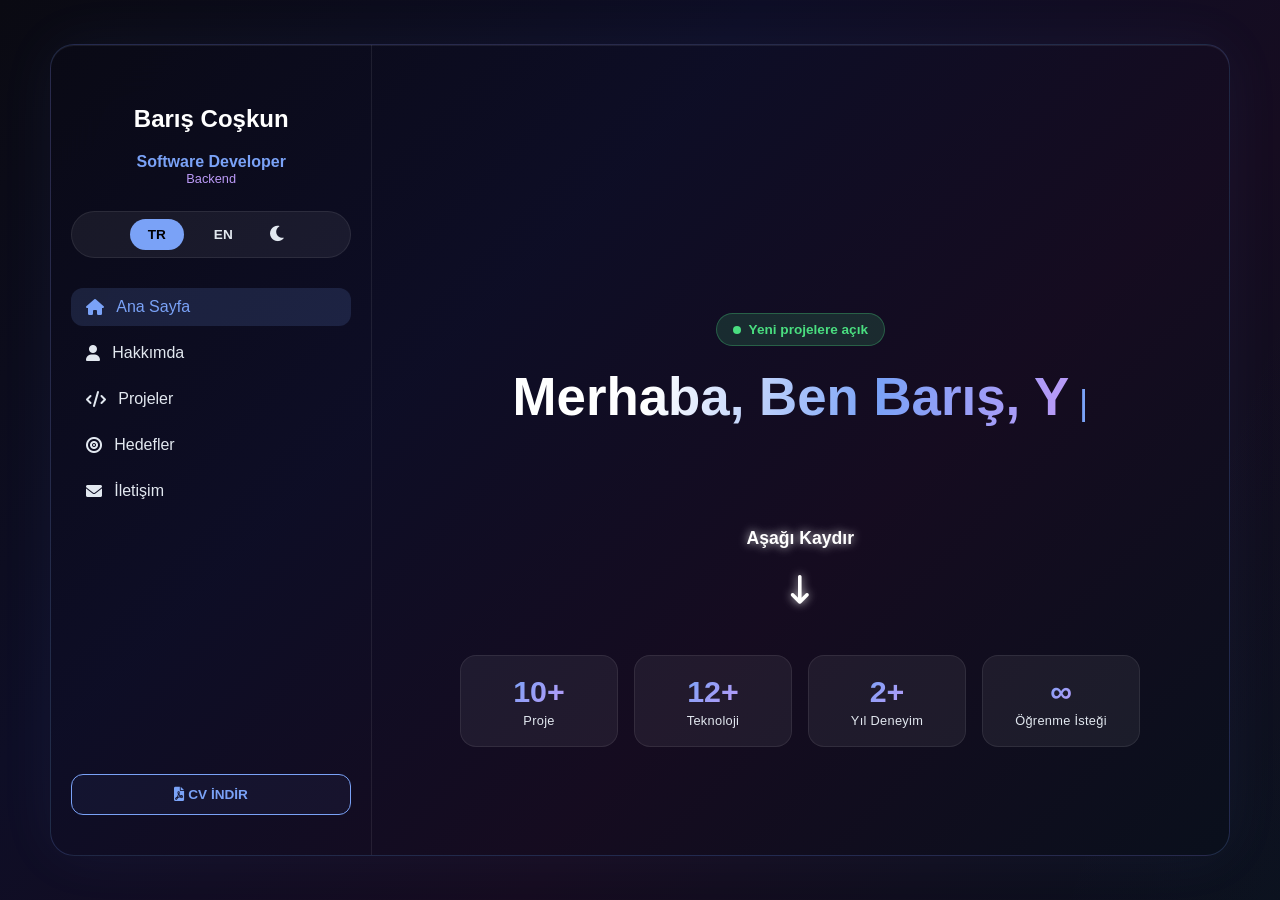
==== commit 98bcc90b: "feat: add contact form, fix nav transitions, improve mobile UI" ====
--- a/index.html
+++ b/index.html
@@ -313,10 +313,47 @@
             etmek için mesaj atabilirsiniz.
           </p>
 
-          <div class="contact-primary">
-            <a href="mailto:bariscoskun441@gmail.com" class="main-contact-btn">
-              <i class="fa-solid fa-paper-plane"></i> Mail Gönder
-            </a>
+          <div class="contact-form-wrapper">
+            <form
+              id="contact-form"
+              action="https://formspree.io/f/meebplzy"
+              method="POST"
+              class="contact-form"
+            >
+              <div class="form-group">
+                <label for="contact-name">Ad Soyad</label>
+                <input
+                  type="text"
+                  id="contact-name"
+                  name="name"
+                  placeholder="Adınızı yazın..."
+                  required
+                />
+              </div>
+              <div class="form-group">
+                <label for="contact-email">E-posta</label>
+                <input
+                  type="email"
+                  id="contact-email"
+                  name="email"
+                  placeholder="ornek@mail.com"
+                  required
+                />
+              </div>
+              <div class="form-group">
+                <label for="contact-message">Mesaj</label>
+                <textarea
+                  id="contact-message"
+                  name="message"
+                  placeholder="Mesajınızı buraya yazın..."
+                  rows="5"
+                  required
+                ></textarea>
+              </div>
+              <button type="submit" class="form-submit-btn">
+                <i class="fa-solid fa-paper-plane"></i> Mesaj Gönder
+              </button>
+            </form>
           </div>
 
           <div class="contact-socials">
@@ -326,23 +363,22 @@
                 href="https://www.linkedin.com/in/bariscoskun441/"
                 target="_blank"
                 title="LinkedIn"
-                ><i class="fa-brands fa-linkedin"></i
-              ></a>
+                ><i class="fa-brands fa-linkedin"></i>
+              </a>
               <a
                 href="https://github.com/bariscoskunl"
                 target="_blank"
                 title="GitHub"
-                ><i class="fa-brands fa-github"></i
-              ></a>
+                ><i class="fa-brands fa-github"></i>
+              </a>
               <a
                 href="https://medium.com/@bariscoskun441"
                 target="_blank"
                 title="Medium"
-                ><i class="fa-brands fa-medium"></i
-              ></a>
-            </div>
-          </div>
-          <p class="footer-email">bariscoskun441@gmail.com</p>
+                ><i class="fa-brands fa-medium"></i>
+              </a>
+            </div>
+          </div>
         </section>
       </main>
     </div>
--- a/style.css
+++ b/style.css
@@ -105,6 +105,7 @@
     backdrop-filter: blur(25px); border-radius: 24px; border: 1px solid rgba(122, 162, 247, 0.2);
     box-shadow: 0 0 60px rgba(122, 162, 247, 0.06), inset 0 1px 0 rgba(255,255,255,0.07);
     transition: background 0.4s ease, border-color 0.3s ease;
+    overflow: hidden;
 }
 
 /* Sidebar */
@@ -155,7 +156,7 @@
 .mobile-cv-btn { display: none; } /* Masaüstünde görünmez */
 
 /* Özel ve İnce Scrollbar */
-.content-area { flex: 1; overflow-y: auto; padding: 0 50px; scroll-behavior: smooth; }
+.content-area { flex: 1; overflow-y: auto; overflow-x: hidden; padding: 0 50px; scroll-behavior: smooth; }
 .content-area::-webkit-scrollbar { width: 6px; }
 .content-area::-webkit-scrollbar-track { background: rgba(255,255,255,0.02); border-radius: 10px; }
 .content-area::-webkit-scrollbar-thumb { background: rgba(122, 162, 247, 0.3); border-radius: 10px; }
@@ -233,7 +234,7 @@
 .projects-sub-title i { color: var(--accent); font-size: 1.1rem; transition: color 0.3s ease; }
 
 /* Projeler */
-.projects-grid { display: grid; grid-template-columns: repeat(auto-fit, minmax(300px, 1fr)); gap: 20px; width: 100%; }
+.projects-grid { display: grid; grid-template-columns: repeat(auto-fit, minmax(280px, 1fr)); gap: 20px; width: 100%; }
 .p-card {
     background: var(--glass); padding: 30px; border-radius: 20px;
     border: 1px solid var(--border-color);
@@ -264,14 +265,111 @@
 .goal-card p { color: var(--text-dim); font-size: 0.95rem; line-height: 1.5; transition: color 0.3s ease; }
 .goal-card b { color: var(--accent); transition: color 0.3s ease; }
 
-/* İletişim */
+/* ===== İletişim Formu ===== */
 .contact-sub { color: var(--text-dim); margin-bottom: 30px; font-size: 1.1rem; transition: color 0.3s ease; }
+
+.contact-form-wrapper {
+    width: 100%;
+    max-width: 520px;
+    margin: 0 auto;
+}
+
+.contact-form {
+    display: flex;
+    flex-direction: column;
+    gap: 18px;
+    width: 100%;
+}
+
+.form-group {
+    display: flex;
+    flex-direction: column;
+    gap: 6px;
+    text-align: left;
+}
+
+.form-group label {
+    font-size: 0.85rem;
+    font-weight: 600;
+    color: var(--accent);
+    letter-spacing: 0.5px;
+    transition: color 0.3s ease;
+}
+
+.form-group input,
+.form-group textarea {
+    width: 100%;
+    padding: 14px 18px;
+    border: 1px solid var(--border-color);
+    border-radius: 14px;
+    background: var(--glass);
+    color: var(--text-bright);
+    font-size: 0.95rem;
+    font-family: 'Segoe UI', sans-serif;
+    transition: border-color 0.3s ease, background-color 0.3s ease, box-shadow 0.3s ease, color 0.3s ease;
+    outline: none;
+    box-sizing: border-box;
+}
+
+.form-group input::placeholder,
+.form-group textarea::placeholder {
+    color: var(--text-dim);
+    opacity: 0.5;
+}
+
+.form-group input:focus,
+.form-group textarea:focus {
+    border-color: var(--accent);
+    background: rgba(122, 162, 247, 0.06);
+    box-shadow: 0 0 16px rgba(122, 162, 247, 0.12);
+}
+
+.form-group textarea {
+    resize: vertical;
+    min-height: 120px;
+}
+
+.form-submit-btn {
+    display: inline-flex;
+    align-items: center;
+    justify-content: center;
+    gap: 10px;
+    background: linear-gradient(135deg, var(--accent) 0%, var(--accent-purple) 100%);
+    color: #000;
+    padding: 15px 40px;
+    border-radius: 40px;
+    text-decoration: none;
+    font-weight: bold;
+    font-size: 1.05rem;
+    border: none;
+    font-family: 'Segoe UI', sans-serif;
+    transition: transform 0.3s ease, box-shadow 0.3s ease, opacity 0.3s ease;
+    margin-top: 8px;
+    width: 100%;
+}
+
+.form-submit-btn:hover {
+    transform: scale(1.03);
+    box-shadow: 0 0 25px rgba(122, 162, 247, 0.45);
+}
+
+.form-submit-btn:disabled {
+    opacity: 0.7;
+    transform: none;
+    cursor: not-allowed !important;
+}
+
+.form-submit-btn i {
+    font-size: 1rem;
+}
+
+/* Eski buton (artık kullanılmıyor ama uyumluluk için tutalım) */
 .main-contact-btn { display: inline-flex; align-items: center; gap: 10px; background: linear-gradient(135deg, var(--accent) 0%, var(--accent-purple) 100%); color: #000; padding: 15px 40px; border-radius: 40px; text-decoration: none; font-weight: bold; font-size: 1.1rem; transition: transform 0.3s ease, box-shadow 0.3s ease; }
 .main-contact-btn:hover { transform: scale(1.05); box-shadow: 0 0 25px rgba(122, 162, 247, 0.45); }
 
-.contact-socials { margin-top: 60px; }
+.contact-socials { margin-top: 50px; }
 .contact-socials p { color: var(--text-bright); font-weight: bold; margin-bottom: 15px; font-size: 1.1rem; transition: color 0.3s ease; }
-.social-links { display: flex; gap: 25px; justify-content: center; }
+.social-links { display: flex; gap: 25px; justify-content: center; flex-wrap: wrap; }
 .social-links a { display: flex; justify-content: center; align-items: center; width: 50px; height: 50px; background: var(--glass); border-radius: 50%; border: 1px solid var(--border-color); text-decoration: none; transition: border-color 0.3s ease, background-color 0.3s ease, transform 0.4s ease-out, box-shadow 0.4s ease-out; }
 .social-links i { font-size: 1.5rem; color: var(--text-bright); transition: color 0.3s ease; }
 .social-links a:hover { border-color: var(--accent); background: rgba(122, 162, 247, 0.1); transform: translateY(-5px); box-shadow: 0 6px 18px rgba(122, 162, 247, 0.2); }
@@ -363,120 +461,6 @@
     font-size: 1.1rem;
 }
 
-/* 📱 MOBİL GÖRÜNÜM 📱 */
-@media (max-width: 768px) {
-    /* 1. Ana Konteyner */
-    .main-container {
-        flex-direction: column;
-        height: 100dvh;
-        width: 100%;
-        max-width: 100%;
-        border-radius: 0;
-        border: none;
-        overflow-x: hidden; 
-    }
-
-    /* 2. Sidebar  */
-    .sidebar { 
-        width: 100%; 
-        padding: 15px 20px; 
-        border-right: none; 
-        border-bottom: 1px solid var(--border-color); 
-        display: grid;
-        grid-template-areas: 
-            "profile lang"
-            "nav nav";
-        grid-template-columns: 1fr auto;
-        gap: 12px;
-        text-align: left;
-        box-sizing: border-box; 
-    }
-
-    .profile-header { grid-area: profile; }
-    .profile-header h2 { font-size: 1.2rem; margin: 0; }
-    .role-main { font-size: 0.8rem; margin-top: 2px; }
-    .role-sub { display: none; } 
-
-    /* 3. Dil Seçici*/
-    .lang-switcher { 
-        grid-area: lang; 
-        margin: 0; 
-        padding: 5px;
-        align-self: center;
-    }
-
-    .lang-btn {
-        font-size: 0.75rem;
-        padding: 5px 12px;
-    }
-
-    /* 4. Navigasyon — Fade Mask */
-    .nav-links { 
-        grid-area: nav; 
-        display: flex; 
-        overflow-x: auto; 
-        gap: 8px; 
-        padding: 5px 0; 
-        margin: 0;
-        scrollbar-width: none;
-        position: relative;
-        -webkit-mask-image: linear-gradient(to right, black 0%, black 78%, transparent 100%);
-        mask-image: linear-gradient(to right, black 0%, black 78%, transparent 100%);
-    }
-    
-    .nav-links::-webkit-scrollbar { display: none; } 
-
-    .nav-links li { margin: 0; flex-shrink: 0; }
-    .nav-links a { 
-        white-space: nowrap; 
-        font-size: 0.8rem; 
-        padding: 8px 12px; 
-        background: rgba(122, 162, 247, 0.05);
-    }
-
-    .cv-section { display: none; } 
-
-    /* 5. İçerik Alanı */
-    .content-area { 
-        padding: 0 15px; 
-        width: 100%;
-        box-sizing: border-box;
-    }
-
-    /* 6. Hero & Metin */
-    .typing-box { 
-        font-size: 1.5rem; 
-        min-height: 3.5rem; 
-        margin-bottom: 10px; 
-    }
-
-    .mobile-cv-btn { 
-        display: inline-flex; 
-        margin-top: 20px; 
-        width: 100%; 
-        justify-content: center;
-    }
-
-    /* 7. Izgara Yapıları */
-    .about-grid, .goals-grid, .tech-grid { 
-        grid-template-columns: 1fr; 
-        gap: 20px; 
-    }
-    
-    .main-avatar { width: 140px; height: 140px; }
-    
-    .goal-card i { font-size: 2rem; }
-
-    /* 8. Toast mobil */
-    .toast-notification {
-        bottom: 20px;
-        width: calc(100% - 40px);
-        max-width: 360px;
-        font-size: 0.88rem;
-        padding: 12px 20px;
-    }
-}
-
 /* Stats Row */
 .stats-row {
     display: flex;
@@ -523,16 +507,359 @@
     transition: color 0.3s ease;
 }
 
-/* Mobil */
+
+/* ====================================================================
+   📱 MOBİL GÖRÜNÜM 📱
+   ==================================================================== */
 @media (max-width: 768px) {
+    /* Global overflow fix */
+    html, body {
+        overflow-x: hidden;
+        width: 100%;
+    }
+
+    /* 1. Ana Konteyner */
+    .main-container {
+        flex-direction: column;
+        height: 100dvh;
+        width: 100%;
+        max-width: 100%;
+        border-radius: 0;
+        border: none;
+        overflow-x: hidden; 
+    }
+
+    /* 2. Sidebar — Mobilde compact yapı */
+    .sidebar { 
+        width: 100%; 
+        padding: 12px 16px; 
+        border-right: none; 
+        border-bottom: 1px solid var(--border-color); 
+        display: flex;
+        flex-direction: column;
+        gap: 8px;
+        text-align: left;
+        box-sizing: border-box;
+        flex-shrink: 0;
+    }
+
+    /* Profil + Dil seçici yan yana */
+    .sidebar > .profile-header,
+    .sidebar > .lang-switcher {
+        display: inline-flex;
+    }
+
+    .sidebar-top-row {
+        display: flex;
+        justify-content: space-between;
+        align-items: center;
+        width: 100%;
+    }
+
+    .profile-header { flex-shrink: 0; }
+    .profile-header h2 { font-size: 1.15rem; margin: 0; }
+    .role-main { font-size: 0.78rem; margin-top: 2px; }
+    .role-sub { display: none; } 
+
+    /* 3. Dil Seçici*/
+    .lang-switcher { 
+        margin: 0; 
+        padding: 4px;
+        align-self: center;
+        flex-shrink: 0;
+        gap: 6px;
+    }
+
+    .lang-btn {
+        font-size: 0.72rem;
+        padding: 5px 10px;
+    }
+
+    .theme-btn {
+        font-size: 0.95rem;
+    }
+
+    /* 4. Navigasyon — Yatay kaydırmalı, tüm linkler erişilebilir */
+    .nav-links { 
+        display: flex; 
+        overflow-x: auto; 
+        gap: 6px; 
+        padding: 4px 0; 
+        margin: 0;
+        scrollbar-width: none;
+        -webkit-overflow-scrolling: touch;
+        flex-shrink: 0;
+    }
+    
+    .nav-links::-webkit-scrollbar { display: none; } 
+
+    .nav-links li { margin: 0; flex-shrink: 0; }
+    .nav-links a { 
+        white-space: nowrap; 
+        font-size: 0.78rem; 
+        padding: 7px 12px; 
+        background: rgba(122, 162, 247, 0.05);
+        border-radius: 10px;
+        gap: 6px;
+    }
+
+    .nav-links a i {
+        font-size: 0.75rem;
+    }
+
+    .cv-section { display: none; } 
+
+    /* 5. İçerik Alanı */
+    .content-area { 
+        padding: 0 16px; 
+        width: 100%;
+        box-sizing: border-box;
+        overflow-x: hidden;
+    }
+
+    /* 6. Sayfa bölümleri */
+    .page-section {
+        padding: 50px 0;
+        min-height: auto;
+    }
+
+    /* 7. Hero & Metin */
+    .typing-box { 
+        font-size: 1.3rem; 
+        min-height: 3rem; 
+        margin-bottom: 10px; 
+    }
+
+    .typing-box h1 {
+        font-size: 1.3rem;
+    }
+
+    .mobile-cv-btn { 
+        display: inline-flex; 
+        margin-top: 20px; 
+        width: 100%; 
+        justify-content: center;
+    }
+
+    .scroll-indicator {
+        margin-top: 30px;
+        font-size: 0.95rem;
+    }
+
+    .scroll-indicator i {
+        font-size: 1.4rem;
+    }
+
+    /* 8. Section Titles */
+    .section-title {
+        font-size: 1.6rem;
+    }
+
+    .section-title::before {
+        margin-left: 0;
+    }
+
+    /* 9. Izgara Yapıları */
+    .about-grid { 
+        grid-template-columns: 1fr; 
+        gap: 24px; 
+        margin-top: 20px;
+    }
+
+    .about-main {
+        text-align: center;
+    }
+    
+    .main-avatar { width: 130px; height: 130px; border-radius: 24px; }
+    
+    .about-main p {
+        font-size: 0.95rem;
+        text-align: left;
+    }
+
+    .feature-item {
+        padding: 16px;
+        gap: 14px;
+    }
+
+    .feature-item i { font-size: 1.2rem; }
+    .feature-item h3 { font-size: 1rem; }
+    .feature-item p { font-size: 0.88rem; }
+
+    /* 10. Teknoloji grid */
+    .tech-grid {
+        gap: 8px;
+        margin-bottom: 30px;
+    }
+
+    .tech-badge {
+        padding: 8px 12px;
+        gap: 8px;
+        border-radius: 10px;
+    }
+
+    .tech-badge i { font-size: 1.1rem; }
+    .tech-badge span { font-size: 0.8rem; }
+    .tech-badge .tech-level { font-size: 0.65rem; padding: 2px 6px; }
+
+    /* 11. Projeler grid */
+    .projects-grid {
+        grid-template-columns: 1fr;
+        gap: 14px;
+    }
+
+    .p-card {
+        padding: 22px;
+    }
+
+    .p-header h3 { font-size: 1rem; }
+    .p-card p { font-size: 0.88rem; }
+
+    .projects-sub-title {
+        font-size: 1.1rem;
+        margin-top: 24px;
+    }
+
+    /* 12. Hedefler grid */
+    .goals-grid { 
+        grid-template-columns: 1fr; 
+        gap: 14px; 
+    }
+    
+    .goal-card {
+        padding: 22px;
+    }
+
+    .goal-card i { font-size: 1.8rem; margin-bottom: 14px; }
+    .goal-card h3 { font-size: 1rem; }
+    .goal-card p { font-size: 0.88rem; }
+
+    /* 13. İletişim Formu Mobil */
+    .contact-form-wrapper {
+        max-width: 100%;
+    }
+
+    .form-group input,
+    .form-group textarea {
+        padding: 12px 14px;
+        font-size: 0.9rem;
+        border-radius: 12px;
+    }
+
+    .form-submit-btn {
+        padding: 14px 24px;
+        font-size: 0.95rem;
+    }
+
+    .contact-sub {
+        font-size: 0.95rem;
+        margin-bottom: 20px;
+    }
+
+    .contact-socials {
+        margin-top: 36px;
+    }
+
+    .contact-socials p {
+        font-size: 0.95rem;
+    }
+
+    .social-links {
+        gap: 16px;
+    }
+
+    .social-links a {
+        width: 44px;
+        height: 44px;
+    }
+
+    .social-links i {
+        font-size: 1.2rem;
+    }
+
+    .footer-email {
+        font-size: 0.85rem;
+        margin-top: 24px;
+    }
+
+    /* 14. Stats Mobil */
     .stats-row {
-        gap: 10px;
-        margin-top: 30px;
+        gap: 8px;
+        margin-top: 24px;
     }
     .stat-item {
-        padding: 14px 18px;
-        min-width: 80px;
-    }
-    .stat-num { font-size: 1.5rem; }
-    .stat-label { font-size: 0.75rem; }
-}
+        padding: 12px 16px;
+        min-width: 70px;
+        border-radius: 12px;
+    }
+    .stat-num { font-size: 1.3rem; }
+    .stat-label { font-size: 0.7rem; }
+
+    /* 15. Status badge mobil */
+    .status-badge {
+        font-size: 0.78rem;
+        padding: 6px 14px;
+    }
+
+    /* 16. Modal mobil */
+    .modal-content {
+        padding: 28px 22px;
+        border-radius: 18px;
+        width: 92%;
+    }
+
+    .modal-content h2 { font-size: 1.2rem; }
+    .modal-content p { font-size: 0.92rem; }
+
+    /* 17. Toast mobil */
+    .toast-notification {
+        bottom: 20px;
+        width: calc(100% - 32px);
+        max-width: 360px;
+        font-size: 0.85rem;
+        padding: 12px 18px;
+    }
+
+    /* 18. Pill btn & section footer */
+    .pill-btn {
+        font-size: 0.85rem;
+        padding: 9px 18px;
+    }
+
+    .section-footer {
+        margin-top: 24px;
+    }
+
+    /* 19. CV btn mobil */
+    .cv-btn {
+        font-size: 0.8rem;
+        padding: 10px;
+    }
+}
+
+/* ===== Küçük ekranlar (< 400px) ===== */
+@media (max-width: 400px) {
+    .typing-box {
+        font-size: 1.1rem;
+    }
+
+    .typing-box h1 {
+        font-size: 1.1rem;
+    }
+
+    .stat-item {
+        padding: 10px 12px;
+        min-width: 60px;
+    }
+
+    .stat-num { font-size: 1.1rem; }
+    .stat-label { font-size: 0.65rem; }
+
+    .sidebar {
+        padding: 10px 12px;
+    }
+
+    .content-area {
+        padding: 0 12px;
+    }
+}
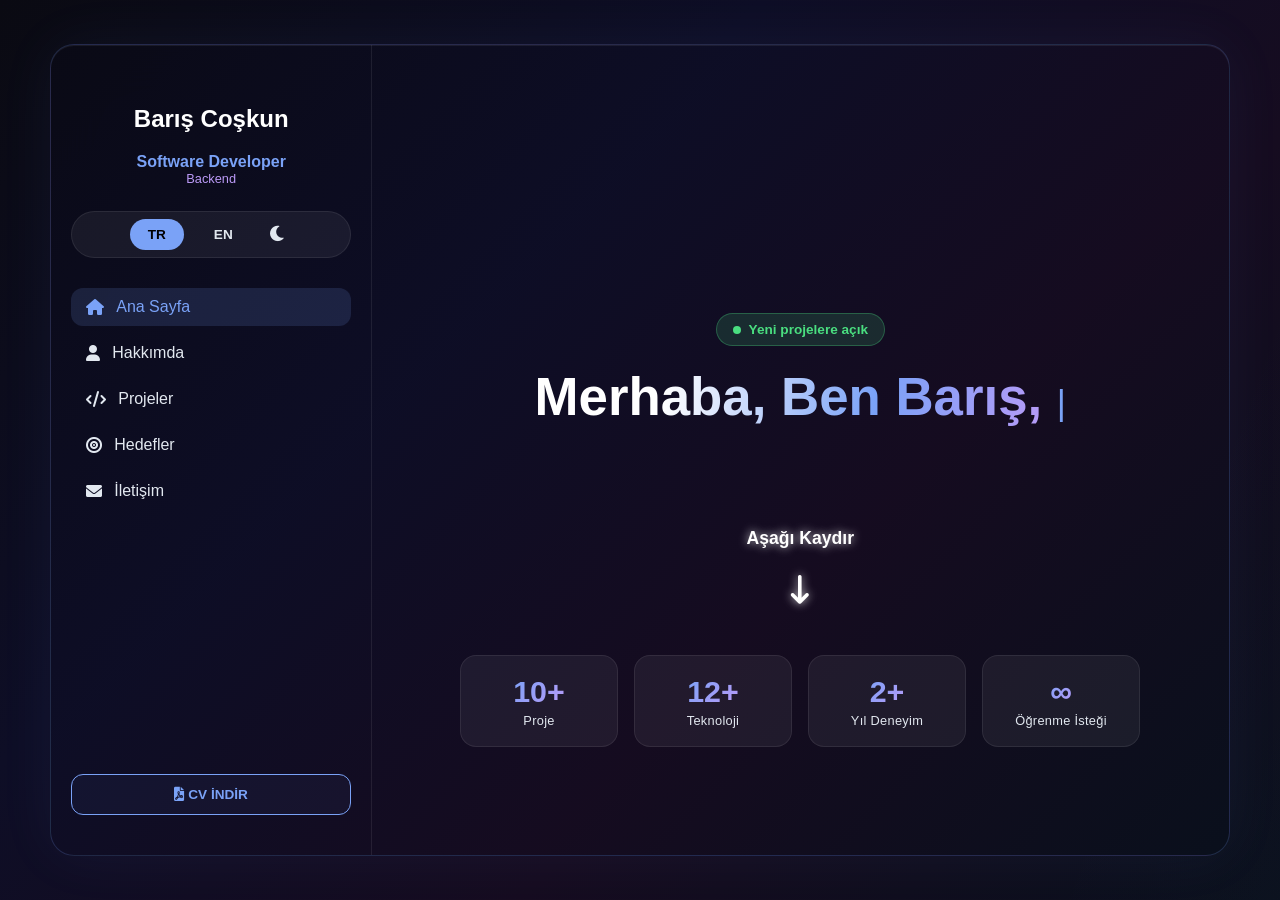
==== commit 9a96544c: "feat: sosyal medya önizlemeleri için open graph meta etiketleri ve önizleme görseli eklendi" ====
--- a/index.html
+++ b/index.html
@@ -17,6 +17,48 @@
     <meta charset="UTF-8" />
     <meta name="viewport" content="width=device-width, initial-scale=1.0" />
     <title>Barış Coşkun | Software Developer</title>
+
+    <!-- ========================================== -->
+    <!-- OPEN GRAPH / SEO / SOSYAL MEDYA ETİKETLERİ -->
+    <!-- ========================================== -->
+    <meta
+      name="description"
+      content=".NET ekosistemi ve backend geliştirme üzerine odaklanan Barış Coşkun'un kişisel portfolyo sitesi. Projelerimi ve gelecek hedeflerimi inceleyin."
+    />
+    <meta name="robots" content="index, follow" />
+
+    <!-- Facebook / LinkedIn / WhatsApp -->
+    <meta property="og:type" content="website" />
+    <meta property="og:url" content="https://bariscoskun.tech/" />
+    <meta property="og:title" content="Barış Coşkun | Software Developer" />
+    <meta
+      property="og:description"
+      content=".NET ekosistemi ve backend geliştirme üzerine odaklanan Barış Coşkun'un kişisel portfolyo sitesi."
+    />
+    <meta
+      property="og:image"
+      content="https://bariscoskun.tech/assets/og-image.png"
+    />
+    <meta property="og:image:width" content="1200" />
+    <meta property="og:image:height" content="630" />
+
+    <!-- Twitter -->
+    <meta property="twitter:card" content="summary_large_image" />
+    <meta property="twitter:url" content="https://bariscoskun.tech/" />
+    <meta
+      property="twitter:title"
+      content="Barış Coşkun | Software Developer"
+    />
+    <meta
+      property="twitter:description"
+      content=".NET ekosistemi ve backend geliştirme üzerine odaklanan Barış Coşkun'un kişisel portfolyo sitesi."
+    />
+    <meta
+      property="twitter:image"
+      content="https://bariscoskun.tech/assets/og-image.png"
+    />
+    <!-- ========================================== -->
+
     <link
       rel="icon"
       type="image/png"
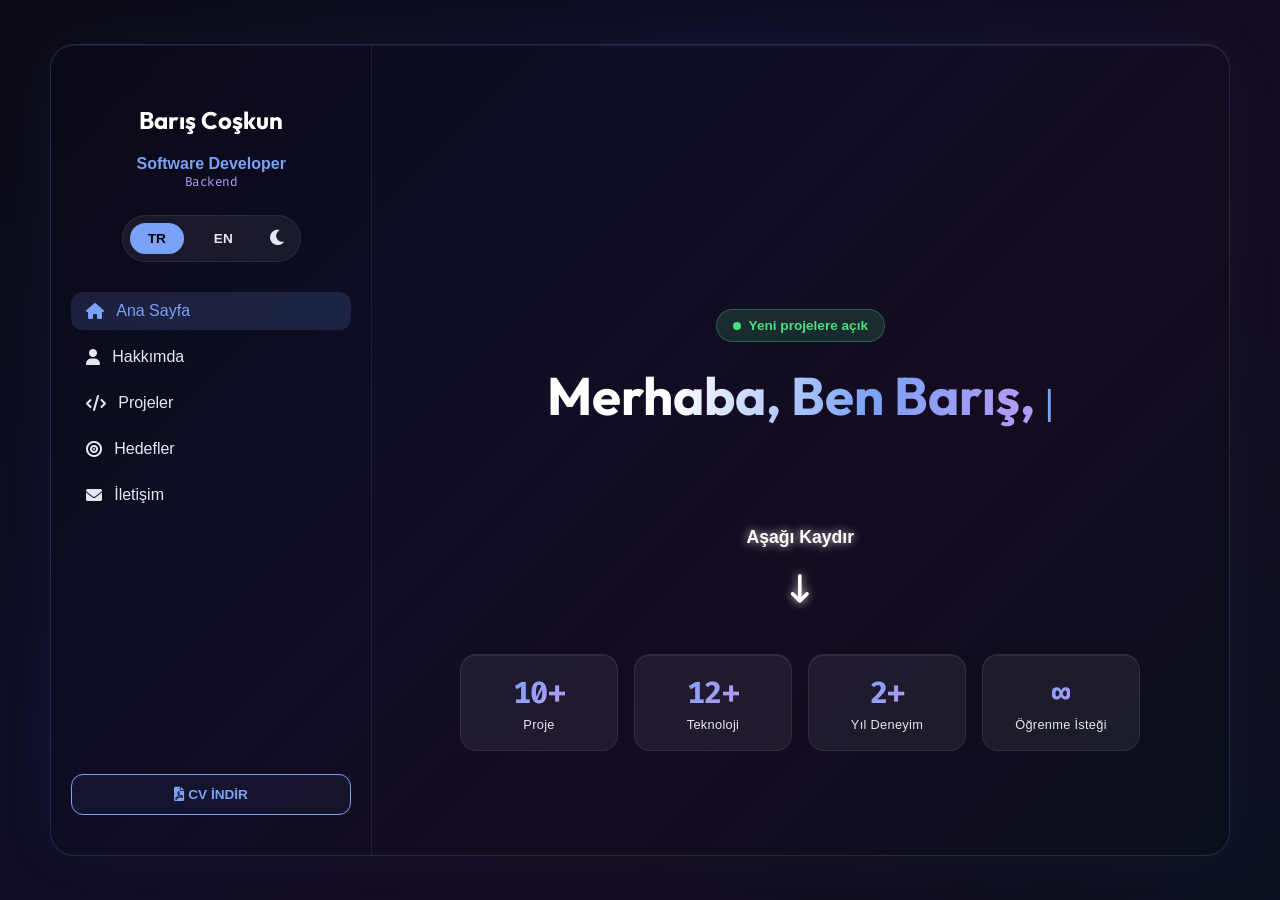
==== commit 3d12f811: "feat(ui): tipografi, derinlik ve erişilebilirlik iyileştirmeleri - Google Fonts'tan Inter, Outfit ve" ====
--- a/index.html
+++ b/index.html
@@ -18,6 +18,21 @@
     <meta name="viewport" content="width=device-width, initial-scale=1.0" />
     <title>Barış Coşkun | Software Developer</title>
 
+    <!-- SEO: Canonical & Dil Alternatifleri -->
+    <link rel="canonical" href="https://bariscoskun.tech/" />
+    <link rel="alternate" hreflang="tr" href="https://bariscoskun.tech/" />
+    <link
+      rel="alternate"
+      hreflang="en"
+      href="https://bariscoskun.tech/en.html"
+    />
+    <link
+      rel="alternate"
+      hreflang="x-default"
+      href="https://bariscoskun.tech/"
+    />
+    <meta name="theme-color" content="#0a0a12" />
+
     <!-- ========================================== -->
     <!-- OPEN GRAPH / SEO / SOSYAL MEDYA ETİKETLERİ -->
     <!-- ========================================== -->
@@ -58,6 +73,13 @@
       content="https://bariscoskun.tech/assets/og-image.png"
     />
     <!-- ========================================== -->
+
+    <link rel="preconnect" href="https://fonts.googleapis.com" />
+    <link rel="preconnect" href="https://fonts.gstatic.com" crossorigin />
+    <link
+      href="https://fonts.googleapis.com/css2?family=Fira+Code:wght@400;500;600;700&family=Inter:wght@300;400;500;600&family=Outfit:wght@500;600;700&display=swap"
+      rel="stylesheet"
+    />
 
     <link
       rel="icon"
@@ -84,18 +106,25 @@
 
     <div class="main-container">
       <nav class="sidebar">
-        <div class="profile-header">
-          <h2>Barış Coşkun</h2>
-          <span class="role-main">Software Developer</span>
-          <span class="role-sub">Backend</span>
-        </div>
-
-        <div class="lang-switcher">
-          <a href="index.html" class="lang-btn active">TR</a>
-          <a href="en.html" class="lang-btn">EN</a>
-          <button id="theme-toggle" class="theme-btn" title="Temayı Değiştir">
-            <i class="fa-solid fa-moon"></i>
-          </button>
+        <div class="sidebar-top-row">
+          <div class="profile-header">
+            <h2>Barış Coşkun</h2>
+            <span class="role-main">Software Developer</span>
+            <span class="role-sub">Backend</span>
+          </div>
+
+          <div class="lang-switcher">
+            <a href="index.html" class="lang-btn active">TR</a>
+            <a href="en.html" class="lang-btn">EN</a>
+            <button
+              id="theme-toggle"
+              class="theme-btn"
+              title="Temayı Değiştir"
+              aria-label="Temayı Değiştir"
+            >
+              <i class="fa-solid fa-moon"></i>
+            </button>
+          </div>
         </div>
 
         <ul class="nav-links">
@@ -123,7 +152,11 @@
         </ul>
 
         <div class="cv-section">
-          <a href="assets/BARIŞ_COŞKUN_CV_TR.pdf" target="_blank" class="cv-btn"
+          <a
+            href="assets/BARIŞ_COŞKUN_CV_TR.pdf"
+            target="_blank"
+            rel="noopener noreferrer"
+            class="cv-btn"
             ><i class="fa-solid fa-file-pdf"></i> CV İNDİR</a
           >
         </div>
@@ -135,12 +168,18 @@
             <span class="dot"></span> Yeni projelere açık
           </div>
           <div class="typing-box">
-            <h1 id="typing-text"></h1>
-            <span class="cursor">|</span>
+            <h1>
+              <span class="sr-only"
+                >Merhaba, Ben Barış, Yazılım Geliştiricisiyim.</span
+              >
+              <span id="typing-text" aria-hidden="true"></span>
+            </h1>
+            <span class="cursor" aria-hidden="true">|</span>
           </div>
           <a
             href="assets/BARIŞ_COŞKUN_CV_TR.pdf"
             target="_blank"
+            rel="noopener noreferrer"
             class="cv-btn mobile-cv-btn"
             ><i class="fa-solid fa-file-pdf"></i> CV İNDİR</a
           >
@@ -178,6 +217,8 @@
                 src="assets/IMG.jpg"
                 alt="Barış Coşkun"
                 class="main-avatar"
+                loading="lazy"
+                decoding="async"
               />
               <p>
                 <strong>24 yaşında</strong> bir yazılım geliştiricisi olarak,
@@ -304,6 +345,7 @@
             <a
               href="https://github.com/bariscoskunl"
               target="_blank"
+              rel="noopener noreferrer"
               class="pill-btn"
               ><i class="fa-brands fa-github"></i> Tüm Projeleri Gör</a
             >
@@ -369,6 +411,7 @@
                   id="contact-name"
                   name="name"
                   placeholder="Adınızı yazın..."
+                  autocomplete="name"
                   required
                 />
               </div>
@@ -379,6 +422,7 @@
                   id="contact-email"
                   name="email"
                   placeholder="ornek@mail.com"
+                  autocomplete="email"
                   required
                 />
               </div>
@@ -404,18 +448,21 @@
               <a
                 href="https://www.linkedin.com/in/bariscoskun441/"
                 target="_blank"
+                rel="noopener noreferrer"
                 title="LinkedIn"
                 ><i class="fa-brands fa-linkedin"></i>
               </a>
               <a
                 href="https://github.com/bariscoskunl"
                 target="_blank"
+                rel="noopener noreferrer"
                 title="GitHub"
                 ><i class="fa-brands fa-github"></i>
               </a>
               <a
                 href="https://medium.com/@bariscoskun441"
                 target="_blank"
+                rel="noopener noreferrer"
                 title="Medium"
                 ><i class="fa-brands fa-medium"></i>
               </a>
--- a/style.css
+++ b/style.css
@@ -10,7 +10,10 @@
     --bg-main: #000000;
     --bg-container: linear-gradient(135deg, rgba(10, 10, 22, 0.96) 0%, rgba(14, 14, 38, 0.96) 35%, rgba(22, 12, 32, 0.96) 65%, rgba(10, 16, 28, 0.96) 100%);
     --border-color: rgba(255, 255, 255, 0.08);
-    --modal-bg: linear-gradient(135deg, #13131f 0%, #1a1228 100%);
+    --modal-bg: linear-gradient(135deg, #13131f 0%, #1a1228 100%);    
+    --font-body: 'Inter', sans-serif;
+    --font-display: 'Outfit', sans-serif;
+    --font-mono: 'Fira Code', monospace;
 }
 .light-theme {
     /* Aydınlık Tema Renkleri */
@@ -28,12 +31,33 @@
     --modal-bg: linear-gradient(135deg, #ffffff 0%, #f8fafc 100%);
 }
 
+/* Ekran okuyucular için görsel olarak gizli, erişilebilir metin */
+.sr-only {
+    position: absolute;
+    width: 1px;
+    height: 1px;
+    padding: 0;
+    margin: -1px;
+    overflow: hidden;
+    clip: rect(0, 0, 0, 0);
+    white-space: nowrap;
+    border: 0;
+}
+
 /* Özel </> İmleci */
 body, html {
     margin: 0; padding: 0; box-sizing: border-box; font-family: 'Segoe UI', sans-serif; scroll-behavior: smooth;
     cursor: url("data:image/svg+xml,%3Csvg xmlns='http://www.w3.org/2000/svg' width='48' height='48' viewBox='0 0 48 48'%3E%3Ccircle cx='6' cy='6' r='4' fill='%237aa2f7' stroke='white' stroke-width='1.5'/%3E%3Ctext x='14' y='22' font-size='16' fill='%237aa2f7' font-family='monospace' font-weight='bold'%3E%26lt;/ %26gt;%3C/text%3E%3C/svg%3E") 6 6, auto;
 }
-
+h1, h2, h3, .section-title, .typing-box h1, .profile-header h2 {
+    font-family: var(--font-display);
+}
+
+/* Veri, Etiket ve İstatistikler İçin Monospace Uygulaması */
+.stat-num, .p-tag, .tech-level, .role-sub {
+    font-family: var(--font-mono);
+    letter-spacing: -0.5px;
+}
 /* Yeşil Nokta + </> (Linkler üzerinde) */
 a, button, .close, .cv-btn, .lang-btn, .detail-btn, .pill-btn, .main-contact-btn, .top-link-btn {
     cursor: url("data:image/svg+xml,%3Csvg xmlns='http://www.w3.org/2000/svg' width='48' height='48' viewBox='0 0 48 48'%3E%3Ccircle cx='6' cy='6' r='4' fill='%234ade80' stroke='white' stroke-width='1.5'/%3E%3Ctext x='14' y='22' font-size='16' fill='%234ade80' font-family='monospace' font-weight='bold'%3E%26lt;/ %26gt;%3C/text%3E%3C/svg%3E") 6 6, pointer !important;
@@ -420,7 +444,11 @@
     opacity: 1;
 }
 
-.close { position: absolute; right: 25px; top: 15px; font-size: 2rem; cursor: pointer; color: var(--text-dim); transition: color 0.3s ease, transform 0.2s ease; }
+.close {
+    position: absolute; right: 25px; top: 15px; font-size: 2rem; cursor: pointer; color: var(--text-dim);
+    transition: color 0.3s ease, transform 0.2s ease;
+    background: none; border: none; padding: 0; line-height: 1; font-family: inherit;
+}
 .close:hover { color: #ff4d4d; transform: scale(1.15); }
 .modal-content h2 { color: var(--accent); margin-bottom: 15px; border-bottom: 1px solid rgba(255,255,255,0.1); padding-bottom: 10px; transition: color 0.3s ease; }
 .modal-content p { margin: 15px 0; color: var(--text-dim); line-height: 1.6; font-size: 1.05rem; transition: color 0.3s ease; }
@@ -507,7 +535,28 @@
     transition: color 0.3s ease;
 }
 
-
+/* --- KARTLAR İÇİN MALZEME BÜTÜNLÜĞÜ (INSET SHADOW) --- */
+.feature-item, .tech-badge, .p-card, .goal-card, .stat-item, .social-links a {
+    box-shadow: inset 0 1px 0 rgba(255, 255, 255, 0.07);
+}
+.tech-badge:hover {
+    box-shadow: inset 0 1px 0 rgba(255, 255, 255, 0.07), 0 6px 20px rgba(122, 162, 247, 0.2), 0 0 12px rgba(122, 162, 247, 0.08);
+}
+.p-card:hover {
+    box-shadow: inset 0 1px 0 rgba(255, 255, 255, 0.07), 0 12px 32px rgba(122, 162, 247, 0.18), 0 0 16px rgba(122, 162, 247, 0.06);
+}
+.goal-card:hover {
+    box-shadow: inset 0 1px 0 rgba(255, 255, 255, 0.07), 0 8px 24px rgba(122, 162, 247, 0.15);
+}
+.feature-item:hover {
+    box-shadow: inset 0 1px 0 rgba(255, 255, 255, 0.07), 0 8px 24px rgba(122, 162, 247, 0.12);
+}
+.stat-item:hover {
+    box-shadow: inset 0 1px 0 rgba(255, 255, 255, 0.07), 0 6px 18px rgba(122, 162, 247, 0.15);
+}
+.social-links a:hover {
+    box-shadow: inset 0 1px 0 rgba(255, 255, 255, 0.07), 0 6px 18px rgba(122, 162, 247, 0.2);
+}
 /* ====================================================================
    📱 MOBİL GÖRÜNÜM 📱
    ==================================================================== */
@@ -543,12 +592,7 @@
         flex-shrink: 0;
     }
 
-    /* Profil + Dil seçici yan yana */
-    .sidebar > .profile-header,
-    .sidebar > .lang-switcher {
-        display: inline-flex;
-    }
-
+    /* 3. Profil + Dil seçici yan yana (sidebar-top-row ile) */
     .sidebar-top-row {
         display: flex;
         justify-content: space-between;
@@ -561,7 +605,7 @@
     .role-main { font-size: 0.78rem; margin-top: 2px; }
     .role-sub { display: none; } 
 
-    /* 3. Dil Seçici*/
+    /* 4. Dil Seçici*/
     .lang-switcher { 
         margin: 0; 
         padding: 4px;
@@ -579,7 +623,7 @@
         font-size: 0.95rem;
     }
 
-    /* 4. Navigasyon — Yatay kaydırmalı, tüm linkler erişilebilir */
+    /* 5. Navigasyon — Yatay kaydırmalı, tüm linkler erişilebilir */
     .nav-links { 
         display: flex; 
         overflow-x: auto; 
@@ -609,7 +653,7 @@
 
     .cv-section { display: none; } 
 
-    /* 5. İçerik Alanı */
+    /* 6. İçerik Alanı */
     .content-area { 
         padding: 0 16px; 
         width: 100%;
@@ -617,13 +661,13 @@
         overflow-x: hidden;
     }
 
-    /* 6. Sayfa bölümleri */
+    /* 7. Sayfa bölümleri */
     .page-section {
         padding: 50px 0;
         min-height: auto;
     }
 
-    /* 7. Hero & Metin */
+    /* 8. Hero & Metin */
     .typing-box { 
         font-size: 1.3rem; 
         min-height: 3rem; 
@@ -650,7 +694,7 @@
         font-size: 1.4rem;
     }
 
-    /* 8. Section Titles */
+    /* 9. Section Titles */
     .section-title {
         font-size: 1.6rem;
     }
@@ -659,7 +703,7 @@
         margin-left: 0;
     }
 
-    /* 9. Izgara Yapıları */
+    /* 10. Izgara Yapıları */
     .about-grid { 
         grid-template-columns: 1fr; 
         gap: 24px; 
@@ -686,7 +730,7 @@
     .feature-item h3 { font-size: 1rem; }
     .feature-item p { font-size: 0.88rem; }
 
-    /* 10. Teknoloji grid */
+    /* 11. Teknoloji grid */
     .tech-grid {
         gap: 8px;
         margin-bottom: 30px;
@@ -702,7 +746,7 @@
     .tech-badge span { font-size: 0.8rem; }
     .tech-badge .tech-level { font-size: 0.65rem; padding: 2px 6px; }
 
-    /* 11. Projeler grid */
+    /* 12. Projeler grid */
     .projects-grid {
         grid-template-columns: 1fr;
         gap: 14px;
@@ -720,7 +764,7 @@
         margin-top: 24px;
     }
 
-    /* 12. Hedefler grid */
+    /* 13. Hedefler grid */
     .goals-grid { 
         grid-template-columns: 1fr; 
         gap: 14px; 
@@ -734,7 +778,7 @@
     .goal-card h3 { font-size: 1rem; }
     .goal-card p { font-size: 0.88rem; }
 
-    /* 13. İletişim Formu Mobil */
+    /* 14. İletişim Formu Mobil */
     .contact-form-wrapper {
         max-width: 100%;
     }
@@ -782,7 +826,7 @@
         margin-top: 24px;
     }
 
-    /* 14. Stats Mobil */
+    /* 15. Stats Mobil */
     .stats-row {
         gap: 8px;
         margin-top: 24px;
@@ -795,13 +839,13 @@
     .stat-num { font-size: 1.3rem; }
     .stat-label { font-size: 0.7rem; }
 
-    /* 15. Status badge mobil */
+    /* 16. Status badge mobil */
     .status-badge {
         font-size: 0.78rem;
         padding: 6px 14px;
     }
 
-    /* 16. Modal mobil */
+    /* 17. Modal mobil */
     .modal-content {
         padding: 28px 22px;
         border-radius: 18px;
@@ -811,7 +855,7 @@
     .modal-content h2 { font-size: 1.2rem; }
     .modal-content p { font-size: 0.92rem; }
 
-    /* 17. Toast mobil */
+    /* 18. Toast mobil */
     .toast-notification {
         bottom: 20px;
         width: calc(100% - 32px);
@@ -820,7 +864,7 @@
         padding: 12px 18px;
     }
 
-    /* 18. Pill btn & section footer */
+    /* 19. Pill btn & section footer */
     .pill-btn {
         font-size: 0.85rem;
         padding: 9px 18px;
@@ -830,7 +874,7 @@
         margin-top: 24px;
     }
 
-    /* 19. CV btn mobil */
+    /* 20. CV btn mobil */
     .cv-btn {
         font-size: 0.8rem;
         padding: 10px;
@@ -863,3 +907,50 @@
         padding: 0 12px;
     }
 }
+/* ====================================================================
+   UX & ERİŞİLEBİLİRLİK (FOCUS, ACTIVE, REDUCED MOTION)
+   ==================================================================== */
+
+/* --- KLAVYE ODAĞI (FOCUS-VISIBLE) --- */
+*:focus { outline: none; }
+*:focus-visible {
+    outline: 2px solid var(--accent);
+    outline-offset: 4px;
+    box-shadow: 0 0 12px rgba(122, 162, 247, 0.4);
+}
+button:focus-visible, a:focus-visible, input:focus-visible, textarea:focus-visible {
+    border-radius: inherit;
+}
+input:focus-visible, textarea:focus-visible {
+    outline-offset: 0;
+    box-shadow: 0 0 0 2px var(--accent), 0 0 16px rgba(122, 162, 247, 0.15);
+}
+
+/* --- BUTON TIKLAMA ETKİLEŞİMLERİ (ACTIVE) --- */
+button:active, .cv-btn:active, .lang-btn:active, .detail-btn:active, .pill-btn:active, .social-links a:active, .form-submit-btn:active {
+    transform: scale(0.94) !important;
+    transition: transform 0.1s cubic-bezier(0.4, 0, 0.2, 1) !important;
+}
+.p-card:active, .goal-card:active, .tech-badge:active {
+    transform: translateY(0) scale(0.98);
+    transition: transform 0.1s ease;
+}
+
+/* --- ERİŞİLEBİLİRLİK: HAREKETİ AZALT --- */
+@media (prefers-reduced-motion: reduce) {
+    html { scroll-behavior: auto !important; }
+    *, *::before, *::after {
+        animation-duration: 0.01ms !important;
+        animation-iteration-count: 1 !important;
+        transition-duration: 0.01ms !important;
+    }
+    .cursor { animation: none !important; opacity: 1 !important; }
+    .status-badge .dot { animation: none !important; opacity: 1 !important; }
+    .scroll-indicator { animation: none !important; transform: none !important; }
+    body::after { display: none !important; }
+    .animate-on-scroll {
+        opacity: 1 !important;
+        transform: translateY(0) !important;
+        transition: none !important;
+    }
+}
